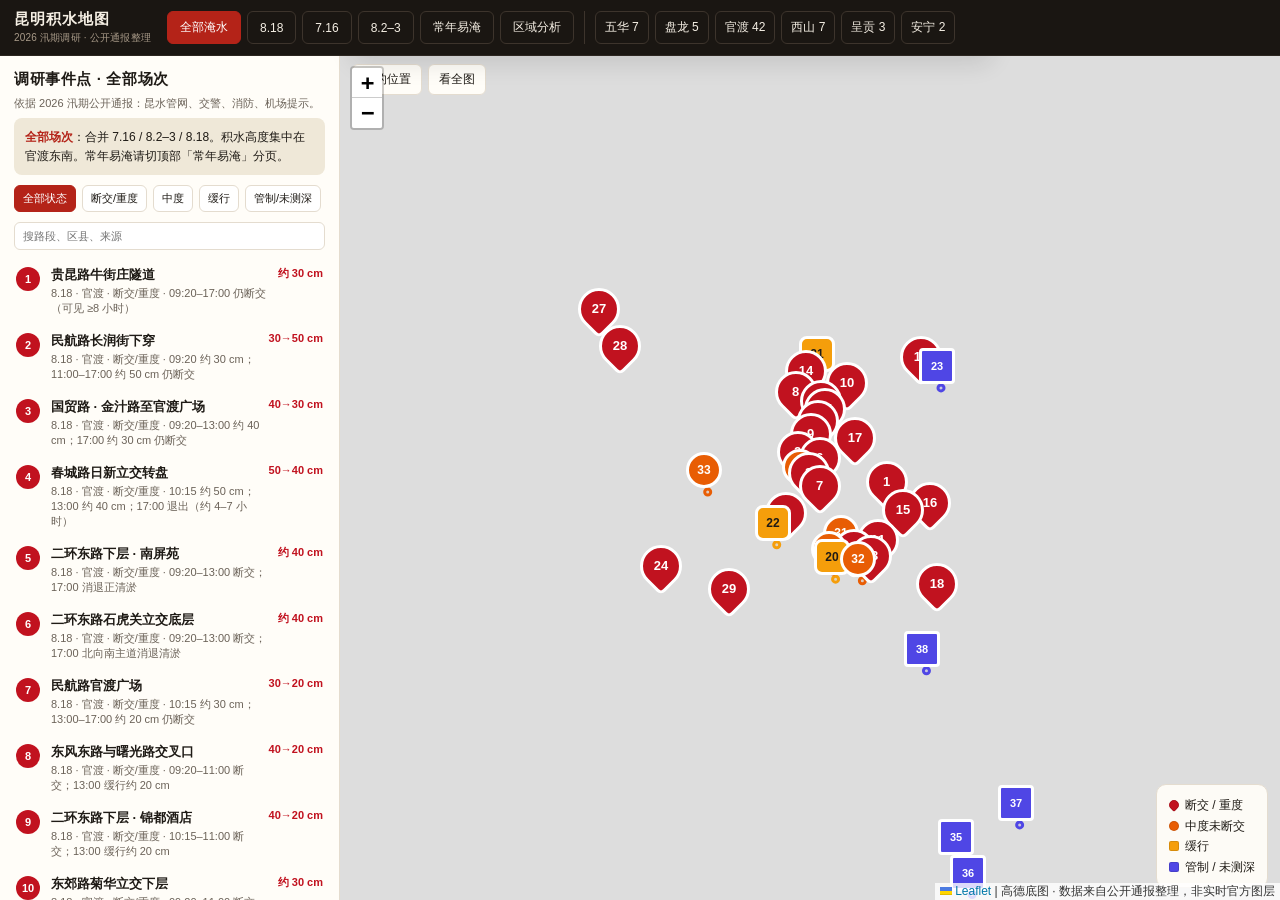
==== kunming-flood-map/html/index.html @ 850bfbe9 "Align district counts with event+hist totals and hide empty districts. Co-authored-by: Cursor <curso" ====
<!DOCTYPE html>
<html lang="zh-CN">
<head>
  <meta charset="UTF-8" />
  <meta name="viewport" content="width=device-width, initial-scale=1, viewport-fit=cover" />
  <title>昆明积水地图 · 2026 汛期调研</title>
  <link rel="stylesheet" href="vendor/leaflet.css" />
  <link rel="stylesheet" href="css/app.css" />
</head>
<body>
  <nav class="topnav" aria-label="主导航">
    <div class="brand">
      昆明积水地图
      <span>2026 汛期调研 · 公开通报整理</span>
    </div>
    <div class="tabs">
      <button type="button" class="on" data-view="all">全部淹水</button>
      <button type="button" data-view="0818">8.18</button>
      <button type="button" data-view="0716">7.16</button>
      <button type="button" data-view="0802">8.2–3</button>
      <button type="button" class="hist" data-view="hist">常年易淹</button>
      <button type="button" class="report" data-view="report">区域分析</button>
      <span class="nav-sep" aria-hidden="true"></span>
      <span id="district-tabs" class="district-tabs"></span>
    </div>
  </nav>

  <div class="shell">
    <div class="app" id="view-map">
      <div class="boards" id="boards">
        <button type="button" class="sheet-toggle" id="sheet-toggle" aria-expanded="false">
          <span class="sheet-grip" aria-hidden="true"></span>
          <span id="sheet-label">点位列表</span>
        </button>
        <aside class="col today show" id="panel-evt">
          <header>
            <h1 id="evt-title">调研事件点</h1>
            <p id="evt-sub">依据 2026 汛期公开通报：昆水管网、交警、消防、机场提示。</p>
          </header>
          <div class="period-banner" id="period-banner"></div>
          <div class="bar" id="kind-bar">
            <button class="on" data-kind="all">全部状态</button>
            <button data-kind="closed">断交/重度</button>
            <button data-kind="mid">中度</button>
            <button data-kind="slow">缓行</button>
            <button data-kind="ctrl">管制/未测深</button>
          </div>
          <input class="search" id="q-evt" type="search" placeholder="搜路段、区县、来源" />
          <div class="list" id="list-evt"></div>
        </aside>
        <aside class="col hist" id="panel-hist">
          <header>
            <h1>常年易淹区</h1>
            <p>历史高频点：下穿、低洼主干道、河道老社区、城郊结合部。不代表此刻仍淹。</p>
          </header>
          <div class="period-banner hist-banner">
            <strong>常年图层</strong>：含历史高频点。青绿圆 = 用户反馈易淹（已交叉核实）。本次未淹地点不入库。
          </div>
          <div class="bar">
            <button class="on" data-hist="all">全部</button>
            <button data-hist="tunnel">下穿立交</button>
            <button data-hist="road">低洼路</button>
            <button data-hist="river">河道老区</button>
            <button data-hist="new">城郊新区</button>
            <button data-hist="ugc">用户补点</button>
          </div>
          <input class="search" id="q-hist" type="search" placeholder="搜历史片区" />
          <div class="list" id="list-hist"></div>
        </aside>
      </div>
      <div id="map"></div>
    </div>

    <div class="report hidden" id="view-report">
      <div class="report-inner">
        <h1>昆明积水 · 区域分析</h1>
        <p class="lead" id="report-district-lead">
          分区按昆明市县级行政区；只展示本库有积水点的区县。经开/高新不是县级区。结论服务避险绕行，不是排水工程评估。
        </p>
        <div class="chips">
          <span class="chip hot">官渡事件点最多（含机场走廊）</span>
          <span class="chip">导航可按区打开分图</span>
          <span class="chip blue">含用户补点：西翼 / 永昌 / 龙泉路 / 万象城</span>
        </div>

        <div class="stats">
          <div class="stat"><b>官渡</b><span>事件密度第一区</span></div>
          <div class="stat"><b>4</b><span>核心热点走廊</span></div>
          <div class="stat"><b>≥8h</b><span>最长可见断交（牛街庄/国贸/长润）</span></div>
          <div class="stat"><b>分区</b><span>顶栏末尾按区查看</span></div>
        </div>

        <div class="callout">
          <strong>一句话结论</strong>
          公开积水仍高度集中在官渡东/南走廊；西翼海源–滇缅与北城龙泉路、永昌/云纺、环城南路万象城一带依赖用户补点与历史报道交叉。呈贡多为管制型。
        </div>

        <h2>区县分布</h2>
        <p class="muted" id="report-district-caption">只列出本库有点的区县。条形图数字与顶栏一致：调研事件 + 常年/用户图层。不含 7.16 未点名轻度 13 处。经开/高新不是县级区，已并入官渡/五华。</p>
        <div class="bars" id="district-bars"></div>

        <h3>形态类型粗分</h3>
        <div class="bars" id="morph-bars"></div>
        <p class="muted">按事件点现库实算。下穿/立交与主干道低洼合计占绝大多数；交通影响主要来自「桥下连续带」。</p>

        <table class="data">
          <thead>
            <tr><th>代码</th><th>区县</th><th>乡镇街道</th><th>数量</th><th>说明</th></tr>
          </thead>
          <tbody id="district-table-body"></tbody>
        </table>

        <h2>六大热点走廊</h2>
        <p class="muted">按「同场连片 + 跨场复发 + 断交时长」排序，不是单纯点数。</p>

        <div class="corridor">
          <div class="head"><h3>1. 东二环下层走廊</h3><span class="tag">极高</span></div>
          <p class="scope">二环东路 · 石虎关—南屏苑—锦都—昙华寺</p>
          <p class="meta-line">官渡 · 7.16 重度 + 8.18 多点断交 · 水深 30–50+ cm</p>
          <p>桥下连续低洼带；一场雨可连片断交，清退常拖到午后甚至傍晚清淤。</p>
          <button type="button" class="jump-map" data-jump="0818">在地图看 8.18 该片 →</button>
        </div>
        <div class="corridor">
          <div class="head"><h3>2. 关上—官渡广场轴</h3><span class="tag">极高</span></div>
          <p class="scope">国贸路 · 金汁路至官渡广场 · 民航路长润街下穿</p>
          <p class="meta-line">官渡 · 国贸路双场次；长润街 8.18 加深 · 30→50 cm</p>
          <p>低洼主干道 + 下穿叠加；国贸路 7.16 中度、8.18 断交≥8h，属「反复发作」点。</p>
          <button type="button" class="jump-map" data-jump="0818">在地图看该轴 →</button>
        </div>
        <div class="corridor">
          <div class="head"><h3>3. 贵昆路—牛街庄—经开涵洞带</h3><span class="tag">高</span></div>
          <p class="scope">牛街庄隧道 · 金马村涵洞 · 河岸村 · 经东路</p>
          <p class="meta-line">官渡（含经开功能区） · 8.18 · 30–40 cm（牛街庄历史可更深）</p>
          <p>铁路/道路下穿集群；牛街庄断交可见≥8h，东向出城与机场衔接受阻。</p>
          <button type="button" class="jump-map" data-jump="0818">在地图看涵洞带 →</button>
        </div>
        <div class="corridor">
          <div class="head"><h3>4. 广福—前卫—昌宏南片</h3><span class="tag">高</span></div>
          <p class="scope">前卫西路×广福 · 希望路×广福 · 彩云北×昌宏/雨龙</p>
          <p class="meta-line">官渡/西山交界 · 广福路南片 · 7.16 重度/中度为主 · 前卫 &gt;50→25 cm</p>
          <p>短时强降雨雨心偏南时先淹；前卫雨量站 3h 80.9 mm 与重度点对应。</p>
          <button type="button" class="jump-map" data-jump="0716">在地图看 7.16 南片 →</button>
        </div>
        <div class="corridor">
          <div class="head"><h3>5. 海源—滇缅西部轴</h3><span class="tag mid">中高</span></div>
          <p class="scope">海源中路 · 滇缅大道至黄土坡立交</p>
          <p class="meta-line">五华 / 西山交界 · 仅 7.16 出现在本样本 · &gt;50 cm</p>
          <p>雨带偏西时的「另一条脊」；本样本未与 8.18 叠加，但不能当安全区。</p>
          <button type="button" class="jump-map" data-jump="0716">在地图看西翼 →</button>
        </div>
        <div class="corridor">
          <div class="head"><h3>6. 呈贡环湖 / 下穿</h3><span class="tag low">中（数据不全）</span></div>
          <p class="scope">金桂街 · 兴呈路小古城 · 昆玉路下穿</p>
          <p class="meta-line">呈贡 · 8.2–3 · 官方未公开水深</p>
          <p>新区主干道 + 下穿管制型；水深缺公开数据，地图上易被低估。</p>
          <button type="button" class="jump-map" data-jump="0802">在地图看呈贡 →</button>
        </div>

        <h2>复发与差异：雨心在哪，淹哪</h2>
        <div class="two-col">
          <div>
            <h3>跨场次重叠</h3>
            <ul>
              <li><strong>国贸路—官渡广场</strong>：7.16 中度 → 8.18 断交≥8h，阈值不高。</li>
              <li><strong>二环东路下层</strong>：两场都成串，走廊级而非单点。</li>
              <li><strong>雨龙 / 昌宏 / 彩云北</strong>：7.16 中度 + 8.18 短时断交。</li>
            </ul>
          </div>
          <div>
            <h3>场次差异</h3>
            <ul>
              <li><strong>7.16</strong>：前卫西路重度 + 海源/滇缅西翼；雨心偏南与西。</li>
              <li><strong>8.2–3</strong>：呈贡与矣六/小板桥；水深公开缺失。</li>
              <li><strong>8.18</strong>：金马凉亭 24h 158.1 mm；长润街白天仍加深。</li>
            </ul>
          </div>
        </div>

        <h2>常年易淹 vs 交警名单</h2>
        <div class="callout info">
          <strong>名单漏掉的「住区风险」</strong>
          交警/管网公开点以道路通行为主。盘龙江、金汁河沿岸老社区与西山永昌，在蓝色常年易淹层权重高，但在 8.18 断交名单里几乎不出现——回家/小区进水场景要单独看蓝层。
        </div>
        <table class="data">
          <thead>
            <tr><th>图层</th><th>主要覆盖</th><th>适合回答</th><th>盲区</th></tr>
          </thead>
          <tbody>
            <tr><td>调研事件点（红）</td><td>主干道、下穿、立交、管制</td><td>今天能不能开车过</td><td>小区内部、未点名轻度、呈贡水深</td></tr>
            <tr><td>常年易淹（蓝）</td><td>下穿 + 低洼路 + 河道老区 + 城郊</td><td>这片一贯会不会淹</td><td>雨心偏移时的「新点」</td></tr>
          </tbody>
        </table>

        <h2>对避险的含义</h2>
        <ul>
          <li>暴雨预报落地东/南时，优先绕开东二环下层、国贸路—长润街、牛街庄—贵昆涵洞。</li>
          <li>下穿易「持续恶化」：长润街上午 30 cm、午后 50 cm 仍断交，不宜过早涉水。</li>
          <li>前卫西路有 7.16 官方重度记录，不能因 8.18 未列就忽略。</li>
          <li>雨带偏西/偏南时提高海源—滇缅、呈贡下穿权重。</li>
        </ul>
        <p class="muted">
          数据边界：坐标为路口近似；部分呈贡清退时刻缺失；轻度 13 处未点名；历史最深（牛街庄 2m+、永昌 1.1m）来自历年报道。区域分析按 14 个县级行政区；经开不是县级区。
        </p>
        <p class="back-row">
          <button type="button" class="jump-map" data-jump="all">回到全部淹水地图 →</button>
        </p>
      </div>
    </div>
  </div>

  <div class="place-search" id="place-search">
    <form class="place-search-form" id="place-search-form" autocomplete="off">
      <input id="place-q" type="search" placeholder="搜小区 / 路段是否靠近淹水区，如：华润润府、金泰国际…" enterkeyhint="search" />
      <button type="submit" id="place-go">查淹水</button>
    </form>
    <div class="place-suggest hidden" id="place-suggest" role="listbox"></div>
    <div class="place-result hidden" id="place-result"></div>
  </div>
  <div class="map-tools" id="map-tools">
    <button type="button" id="btn-locate">我的位置</button>
    <button type="button" id="btn-fit">看全图</button>
  </div>
  <div class="legend" id="legend">
    <div id="legend-evt">
      <div><span class="swatch drop s-closed"></span>断交 / 重度</div>
      <div><span class="swatch s-mid"></span>中度未断交</div>
      <div><span class="swatch sq s-slow"></span>缓行</div>
      <div><span class="swatch sq s-ctrl"></span>管制 / 未测深</div>
    </div>
    <div id="legend-hist" class="hidden">
      <div><span class="swatch diamond s-hist"></span>常年易淹</div>
      <div><span class="swatch s-ugc"></span>用户补点·易淹</div>
      <div>蓝虚线圈 · 大致影响范围</div>
    </div>
  </div>

  <script src="vendor/leaflet.js"></script>
  <script src="js/data.js"></script>
  <script src="js/app.js"></script>
</body>
</html>
---- kunming-flood-map/html/vendor/leaflet.css ----
/* required styles */

.leaflet-pane,
.leaflet-tile,
.leaflet-marker-icon,
.leaflet-marker-shadow,
.leaflet-tile-container,
.leaflet-pane > svg,
.leaflet-pane > canvas,
.leaflet-zoom-box,
.leaflet-image-layer,
.leaflet-layer {
	position: absolute;
	left: 0;
	top: 0;
	}
.leaflet-container {
	overflow: hidden;
	}
.leaflet-tile,
.leaflet-marker-icon,
.leaflet-marker-shadow {
	-webkit-user-select: none;
	   -moz-user-select: none;
	        user-select: none;
	  -webkit-user-drag: none;
	}
/* Prevents IE11 from highlighting tiles in blue */
.leaflet-tile::selection {
	background: transparent;
}
/* Safari renders non-retina tile on retina better with this, but Chrome is worse */
.leaflet-safari .leaflet-tile {
	image-rendering: -webkit-optimize-contrast;
	}
/* hack that prevents hw layers "stretching" when loading new tiles */
.leaflet-safari .leaflet-tile-container {
	width: 1600px;
	height: 1600px;
	-webkit-transform-origin: 0 0;
	}
.leaflet-marker-icon,
.leaflet-marker-shadow {
	display: block;
	}
/* .leaflet-container svg: reset svg max-width decleration shipped in Joomla! (joomla.org) 3.x */
/* .leaflet-container img: map is broken in FF if you have max-width: 100% on tiles */
.leaflet-container .leaflet-overlay-pane svg {
	max-width: none !important;
	max-height: none !important;
	}
.leaflet-container .leaflet-marker-pane img,
.leaflet-container .leaflet-shadow-pane img,
.leaflet-container .leaflet-tile-pane img,
.leaflet-container img.leaflet-image-layer,
.leaflet-container .leaflet-tile {
	max-width: none !important;
	max-height: none !important;
	width: auto;
	padding: 0;
	}

.leaflet-container img.leaflet-tile {
	/* See: https://bugs.chromium.org/p/chromium/issues/detail?id=600120 */
	mix-blend-mode: plus-lighter;
}

.leaflet-container.leaflet-touch-zoom {
	-ms-touch-action: pan-x pan-y;
	touch-action: pan-x pan-y;
	}
.leaflet-container.leaflet-touch-drag {
	-ms-touch-action: pinch-zoom;
	/* Fallback for FF which doesn't support pinch-zoom */
	touch-action: none;
	touch-action: pinch-zoom;
}
.leaflet-container.leaflet-touch-drag.leaflet-touch-zoom {
	-ms-touch-action: none;
	touch-action: none;
}
.leaflet-container {
	-webkit-tap-highlight-color: transparent;
}
.leaflet-container a {
	-webkit-tap-highlight-color: rgba(51, 181, 229, 0.4);
}
.leaflet-tile {
	filter: inherit;
	visibility: hidden;
	}
.leaflet-tile-loaded {
	visibility: inherit;
	}
.leaflet-zoom-box {
	width: 0;
	height: 0;
	-moz-box-sizing: border-box;
	     box-sizing: border-box;
	z-index: 800;
	}
/* workaround for https://bugzilla.mozilla.org/show_bug.cgi?id=888319 */
.leaflet-overlay-pane svg {
	-moz-user-select: none;
	}

.leaflet-pane         { z-index: 400; }

.leaflet-tile-pane    { z-index: 200; }
.leaflet-overlay-pane { z-index: 400; }
.leaflet-shadow-pane  { z-index: 500; }
.leaflet-marker-pane  { z-index: 600; }
.leaflet-tooltip-pane   { z-index: 650; }
.leaflet-popup-pane   { z-index: 700; }

.leaflet-map-pane canvas { z-index: 100; }
.leaflet-map-pane svg    { z-index: 200; }

.leaflet-vml-shape {
	width: 1px;
	height: 1px;
	}
.lvml {
	behavior: url(#default#VML);
	display: inline-block;
	position: absolute;
	}


/* control positioning */

.leaflet-control {
	position: relative;
	z-index: 800;
	pointer-events: visiblePainted; /* IE 9-10 doesn't have auto */
	pointer-events: auto;
	}
.leaflet-top,
.leaflet-bottom {
	position: absolute;
	z-index: 1000;
	pointer-events: none;
	}
.leaflet-top {
	top: 0;
	}
.leaflet-right {
	right: 0;
	}
.leaflet-bottom {
	bottom: 0;
	}
.leaflet-left {
	left: 0;
	}
.leaflet-control {
	float: left;
	clear: both;
	}
.leaflet-right .leaflet-control {
	float: right;
	}
.leaflet-top .leaflet-control {
	margin-top: 10px;
	}
.leaflet-bottom .leaflet-control {
	margin-bottom: 10px;
	}
.leaflet-left .leaflet-control {
	margin-left: 10px;
	}
.leaflet-right .leaflet-control {
	margin-right: 10px;
	}


/* zoom and fade animations */

.leaflet-fade-anim .leaflet-popup {
	opacity: 0;
	-webkit-transition: opacity 0.2s linear;
	   -moz-transition: opacity 0.2s linear;
	        transition: opacity 0.2s linear;
	}
.leaflet-fade-anim .leaflet-map-pane .leaflet-popup {
	opacity: 1;
	}
.leaflet-zoom-animated {
	-webkit-transform-origin: 0 0;
	    -ms-transform-origin: 0 0;
	        transform-origin: 0 0;
	}
svg.leaflet-zoom-animated {
	will-change: transform;
}

.leaflet-zoom-anim .leaflet-zoom-animated {
	-webkit-transition: -webkit-transform 0.25s cubic-bezier(0,0,0.25,1);
	   -moz-transition:    -moz-transform 0.25s cubic-bezier(0,0,0.25,1);
	        transition:         transform 0.25s cubic-bezier(0,0,0.25,1);
	}
.leaflet-zoom-anim .leaflet-tile,
.leaflet-pan-anim .leaflet-tile {
	-webkit-transition: none;
	   -moz-transition: none;
	        transition: none;
	}

.leaflet-zoom-anim .leaflet-zoom-hide {
	visibility: hidden;
	}


/* cursors */

.leaflet-interactive {
	cursor: pointer;
	}
.leaflet-grab {
	cursor: -webkit-grab;
	cursor:    -moz-grab;
	cursor:         grab;
	}
.leaflet-crosshair,
.leaflet-crosshair .leaflet-interactive {
	cursor: crosshair;
	}
.leaflet-popup-pane,
.leaflet-control {
	cursor: auto;
	}
.leaflet-dragging .leaflet-grab,
.leaflet-dragging .leaflet-grab .leaflet-interactive,
.leaflet-dragging .leaflet-marker-draggable {
	cursor: move;
	cursor: -webkit-grabbing;
	cursor:    -moz-grabbing;
	cursor:         grabbing;
	}

/* marker & overlays interactivity */
.leaflet-marker-icon,
.leaflet-marker-shadow,
.leaflet-image-layer,
.leaflet-pane > svg path,
.leaflet-tile-container {
	pointer-events: none;
	}

.leaflet-marker-icon.leaflet-interactive,
.leaflet-image-layer.leaflet-interactive,
.leaflet-pane > svg path.leaflet-interactive,
svg.leaflet-image-layer.leaflet-interactive path {
	pointer-events: visiblePainted; /* IE 9-10 doesn't have auto */
	pointer-events: auto;
	}

/* visual tweaks */

.leaflet-container {
	background: #ddd;
	outline-offset: 1px;
	}
.leaflet-container a {
	color: #0078A8;
	}
.leaflet-zoom-box {
	border: 2px dotted #38f;
	background: rgba(255,255,255,0.5);
	}


/* general typography */
.leaflet-container {
	font-family: "Helvetica Neue", Arial, Helvetica, sans-serif;
	font-size: 12px;
	font-size: 0.75rem;
	line-height: 1.5;
	}


/* general toolbar styles */

.leaflet-bar {
	box-shadow: 0 1px 5px rgba(0,0,0,0.65);
	border-radius: 4px;
	}
.leaflet-bar a {
	background-color: #fff;
	border-bottom: 1px solid #ccc;
	width: 26px;
	height: 26px;
	line-height: 26px;
	display: block;
	text-align: center;
	text-decoration: none;
	color: black;
	}
.leaflet-bar a,
.leaflet-control-layers-toggle {
	background-position: 50% 50%;
	background-repeat: no-repeat;
	display: block;
	}
.leaflet-bar a:hover,
.leaflet-bar a:focus {
	background-color: #f4f4f4;
	}
.leaflet-bar a:first-child {
	border-top-left-radius: 4px;
	border-top-right-radius: 4px;
	}
.leaflet-bar a:last-child {
	border-bottom-left-radius: 4px;
	border-bottom-right-radius: 4px;
	border-bottom: none;
	}
.leaflet-bar a.leaflet-disabled {
	cursor: default;
	background-color: #f4f4f4;
	color: #bbb;
	}

.leaflet-touch .leaflet-bar a {
	width: 30px;
	height: 30px;
	line-height: 30px;
	}
.leaflet-touch .leaflet-bar a:first-child {
	border-top-left-radius: 2px;
	border-top-right-radius: 2px;
	}
.leaflet-touch .leaflet-bar a:last-child {
	border-bottom-left-radius: 2px;
	border-bottom-right-radius: 2px;
	}

/* zoom control */

.leaflet-control-zoom-in,
.leaflet-control-zoom-out {
	font: bold 18px 'Lucida Console', Monaco, monospace;
	text-indent: 1px;
	}

.leaflet-touch .leaflet-control-zoom-in, .leaflet-touch .leaflet-control-zoom-out  {
	font-size: 22px;
	}


/* layers control */

.leaflet-control-layers {
	box-shadow: 0 1px 5px rgba(0,0,0,0.4);
	background: #fff;
	border-radius: 5px;
	}
.leaflet-control-layers-toggle {
	background-image: url(images/layers.png);
	width: 36px;
	height: 36px;
	}
.leaflet-retina .leaflet-control-layers-toggle {
	background-image: url(images/layers-2x.png);
	background-size: 26px 26px;
	}
.leaflet-touch .leaflet-control-layers-toggle {
	width: 44px;
	height: 44px;
	}
.leaflet-control-layers .leaflet-control-layers-list,
.leaflet-control-layers-expanded .leaflet-control-layers-toggle {
	display: none;
	}
.leaflet-control-layers-expanded .leaflet-control-layers-list {
	display: block;
	position: relative;
	}
.leaflet-control-layers-expanded {
	padding: 6px 10px 6px 6px;
	color: #333;
	background: #fff;
	}
.leaflet-control-layers-scrollbar {
	overflow-y: scroll;
	overflow-x: hidden;
	padding-right: 5px;
	}
.leaflet-control-layers-selector {
	margin-top: 2px;
	position: relative;
	top: 1px;
	}
.leaflet-control-layers label {
	display: block;
	font-size: 13px;
	font-size: 1.08333em;
	}
.leaflet-control-layers-separator {
	height: 0;
	border-top: 1px solid #ddd;
	margin: 5px -10px 5px -6px;
	}

/* Default icon URLs */
.leaflet-default-icon-path { /* used only in path-guessing heuristic, see L.Icon.Default */
	background-image: url(images/marker-icon.png);
	}


/* attribution and scale controls */

.leaflet-container .leaflet-control-attribution {
	background: #fff;
	background: rgba(255, 255, 255, 0.8);
	margin: 0;
	}
.leaflet-control-attribution,
.leaflet-control-scale-line {
	padding: 0 5px;
	color: #333;
	line-height: 1.4;
	}
.leaflet-control-attribution a {
	text-decoration: none;
	}
.leaflet-control-attribution a:hover,
.leaflet-control-attribution a:focus {
	text-decoration: underline;
	}
.leaflet-attribution-flag {
	display: inline !important;
	vertical-align: baseline !important;
	width: 1em;
	height: 0.6669em;
	}
.leaflet-left .leaflet-control-scale {
	margin-left: 5px;
	}
.leaflet-bottom .leaflet-control-scale {
	margin-bottom: 5px;
	}
.leaflet-control-scale-line {
	border: 2px solid #777;
	border-top: none;
	line-height: 1.1;
	padding: 2px 5px 1px;
	white-space: nowrap;
	-moz-box-sizing: border-box;
	     box-sizing: border-box;
	background: rgba(255, 255, 255, 0.8);
	text-shadow: 1px 1px #fff;
	}
.leaflet-control-scale-line:not(:first-child) {
	border-top: 2px solid #777;
	border-bottom: none;
	margin-top: -2px;
	}
.leaflet-control-scale-line:not(:first-child):not(:last-child) {
	border-bottom: 2px solid #777;
	}

.leaflet-touch .leaflet-control-attribution,
.leaflet-touch .leaflet-control-layers,
.leaflet-touch .leaflet-bar {
	box-shadow: none;
	}
.leaflet-touch .leaflet-control-layers,
.leaflet-touch .leaflet-bar {
	border: 2px solid rgba(0,0,0,0.2);
	background-clip: padding-box;
	}


/* popup */

.leaflet-popup {
	position: absolute;
	text-align: center;
	margin-bottom: 20px;
	}
.leaflet-popup-content-wrapper {
	padding: 1px;
	text-align: left;
	border-radius: 12px;
	}
.leaflet-popup-content {
	margin: 13px 24px 13px 20px;
	line-height: 1.3;
	font-size: 13px;
	font-size: 1.08333em;
	min-height: 1px;
	}
.leaflet-popup-content p {
	margin: 17px 0;
	margin: 1.3em 0;
	}
.leaflet-popup-tip-container {
	width: 40px;
	height: 20px;
	position: absolute;
	left: 50%;
	margin-top: -1px;
	margin-left: -20px;
	overflow: hidden;
	pointer-events: none;
	}
.leaflet-popup-tip {
	width: 17px;
	height: 17px;
	padding: 1px;

	margin: -10px auto 0;
	pointer-events: auto;

	-webkit-transform: rotate(45deg);
	   -moz-transform: rotate(45deg);
	    -ms-transform: rotate(45deg);
	        transform: rotate(45deg);
	}
.leaflet-popup-content-wrapper,
.leaflet-popup-tip {
	background: white;
	color: #333;
	box-shadow: 0 3px 14px rgba(0,0,0,0.4);
	}
.leaflet-container a.leaflet-popup-close-button {
	position: absolute;
	top: 0;
	right: 0;
	border: none;
	text-align: center;
	width: 24px;
	height: 24px;
	font: 16px/24px Tahoma, Verdana, sans-serif;
	color: #757575;
	text-decoration: none;
	background: transparent;
	}
.leaflet-container a.leaflet-popup-close-button:hover,
.leaflet-container a.leaflet-popup-close-button:focus {
	color: #585858;
	}
.leaflet-popup-scrolled {
	overflow: auto;
	}

.leaflet-oldie .leaflet-popup-content-wrapper {
	-ms-zoom: 1;
	}
.leaflet-oldie .leaflet-popup-tip {
	width: 24px;
	margin: 0 auto;

	-ms-filter: "progid:DXImageTransform.Microsoft.Matrix(M11=0.70710678, M12=0.70710678, M21=-0.70710678, M22=0.70710678)";
	filter: progid:DXImageTransform.Microsoft.Matrix(M11=0.70710678, M12=0.70710678, M21=-0.70710678, M22=0.70710678);
	}

.leaflet-oldie .leaflet-control-zoom,
.leaflet-oldie .leaflet-control-layers,
.leaflet-oldie .leaflet-popup-content-wrapper,
.leaflet-oldie .leaflet-popup-tip {
	border: 1px solid #999;
	}


/* div icon */

.leaflet-div-icon {
	background: #fff;
	border: 1px solid #666;
	}


/* Tooltip */
/* Base styles for the element that has a tooltip */
.leaflet-tooltip {
	position: absolute;
	padding: 6px;
	background-color: #fff;
	border: 1px solid #fff;
	border-radius: 3px;
	color: #222;
	white-space: nowrap;
	-webkit-user-select: none;
	-moz-user-select: none;
	-ms-user-select: none;
	user-select: none;
	pointer-events: none;
	box-shadow: 0 1px 3px rgba(0,0,0,0.4);
	}
.leaflet-tooltip.leaflet-interactive {
	cursor: pointer;
	pointer-events: auto;
	}
.leaflet-tooltip-top:before,
.leaflet-tooltip-bottom:before,
.leaflet-tooltip-left:before,
.leaflet-tooltip-right:before {
	position: absolute;
	pointer-events: none;
	border: 6px solid transparent;
	background: transparent;
	content: "";
	}

/* Directions */

.leaflet-tooltip-bottom {
	margin-top: 6px;
}
.leaflet-tooltip-top {
	margin-top: -6px;
}
.leaflet-tooltip-bottom:before,
.leaflet-tooltip-top:before {
	left: 50%;
	margin-left: -6px;
	}
.leaflet-tooltip-top:before {
	bottom: 0;
	margin-bottom: -12px;
	border-top-color: #fff;
	}
.leaflet-tooltip-bottom:before {
	top: 0;
	margin-top: -12px;
	margin-left: -6px;
	border-bottom-color: #fff;
	}
.leaflet-tooltip-left {
	margin-left: -6px;
}
.leaflet-tooltip-right {
	margin-left: 6px;
}
.leaflet-tooltip-left:before,
.leaflet-tooltip-right:before {
	top: 50%;
	margin-top: -6px;
	}
.leaflet-tooltip-left:before {
	right: 0;
	margin-right: -12px;
	border-left-color: #fff;
	}
.leaflet-tooltip-right:before {
	left: 0;
	margin-left: -12px;
	border-right-color: #fff;
	}

/* Printing */

@media print {
	/* Prevent printers from removing background-images of controls. */
	.leaflet-control {
		-webkit-print-color-adjust: exact;
		print-color-adjust: exact;
		}
	}
---- kunming-flood-map/html/css/app.css ----
:root {
  --ink: #1f1b16;
  --muted: #6b6258;
  --panel: #fffdf8;
  --panel-2: #f7f2e8;
  --line: #e4dccf;
  --today: #b42318;
  --hist: #1d4ed8;
  --sev-closed: #c1121f;
  --sev-mid: #e85d04;
  --sev-slow: #f59e0b;
  --sev-ctrl: #4f46e5;
  --sev-slow-ink: #1f1b16;
  --safe: #15803d;
  --ugc: #0f766e;
  --nav: #1a1612;
  --nav-fg: #f5efe4;
  --nav-muted: #a89a88;
}
* { box-sizing: border-box; }
html, body { height: 100%; margin: 0; }
body {
  font-family: "Source Han Sans SC", "Noto Sans SC", "PingFang SC", "Microsoft YaHei", sans-serif;
  color: var(--ink);
  background: #f3efe6;
  display: flex;
  flex-direction: column;
  overflow: hidden;
}

.topnav {
  flex: 0 0 auto;
  display: flex;
  align-items: center;
  gap: 8px;
  flex-wrap: wrap;
  padding: 10px 14px;
  padding-top: max(10px, env(safe-area-inset-top));
  background: var(--nav);
  color: var(--nav-fg);
  border-bottom: 1px solid #2c2620;
  z-index: 1000;
}
.topnav .brand {
  font-size: 15px;
  font-weight: 750;
  letter-spacing: 0.06em;
  margin-right: 8px;
  white-space: nowrap;
}
.topnav .brand span {
  display: block;
  font-size: 10px;
  font-weight: 500;
  letter-spacing: 0.02em;
  color: var(--nav-muted);
  margin-top: 2px;
}
.topnav .tabs {
  display: flex;
  flex-wrap: wrap;
  gap: 6px;
  flex: 1;
}
.topnav button {
  border: 1px solid #3d342c;
  background: transparent;
  color: var(--nav-fg);
  border-radius: 6px;
  padding: 7px 12px;
  font-size: 12px;
  cursor: pointer;
}
.topnav button:hover { background: #2a241e; }
.topnav button.on {
  background: var(--today);
  border-color: var(--today);
  color: #fff;
}
.topnav button.hist.on,
.topnav button.report.on {
  background: #1d4ed8;
  border-color: #1d4ed8;
}
.topnav button.district.on {
  background: #0f766e;
  border-color: #0f766e;
}
.topnav .district-tabs { display: contents; }
.topnav button.district { padding: 7px 9px; }
.topnav .nav-sep {
  width: 1px;
  align-self: stretch;
  background: #3d342c;
  margin: 0 4px;
  flex: 0 0 1px;
}
.bar-row.zero { opacity: 0.55; }
table.data tr.zero td { color: #6b6258; background: #faf7f0; }

.shell { flex: 1; min-height: 0; position: relative; }

.app {
  display: grid;
  grid-template-columns: 340px 1fr;
  height: 100%;
}
.app.hidden, .report.hidden, .hidden { display: none !important; }

.boards {
  min-height: 0;
  border-right: 1px solid var(--line);
  display: flex;
  flex-direction: column;
  overflow: hidden;
}
.col {
  display: none;
  flex-direction: column;
  min-height: 0;
  flex: 1;
  background: var(--panel);
}
.col.show { display: flex; }
.col.hist { background: var(--panel-2); }
.col header { padding: 14px 14px 6px; }
.col header h1 {
  margin: 0 0 6px;
  font-size: 15px;
  letter-spacing: 0.04em;
}
.col header p, .note {
  margin: 0;
  font-size: 11px;
  line-height: 1.55;
  color: var(--muted);
}
.period-banner {
  margin: 0 14px 10px;
  padding: 10px 11px;
  background: #efe8d8;
  border-radius: 8px;
  font-size: 12px;
  line-height: 1.55;
  color: var(--ink);
}
.period-banner strong { color: var(--today); }
.period-banner.hist-banner { background: #e8eefc; }
.period-banner.hist-banner strong { color: var(--hist); }
.note { padding: 0 14px 10px; }
.bar {
  display: flex;
  flex-wrap: wrap;
  gap: 6px;
  padding: 0 14px 10px;
}
.bar button, .search {
  border: 1px solid var(--line);
  background: #fff;
  color: var(--ink);
  border-radius: 6px;
  font-size: 11px;
}
.bar button {
  padding: 5px 8px;
  cursor: pointer;
}
.bar button.on { background: var(--today); color: #fff; border-color: var(--today); }
.col.hist .bar button.on { background: var(--hist); border-color: var(--hist); }
.search {
  margin: 0 14px 8px;
  width: calc(100% - 28px);
  padding: 7px 8px;
}
.list { flex: 1; overflow: auto; padding: 0 8px 16px; }
.item {
  display: grid;
  grid-template-columns: 28px 1fr auto;
  gap: 7px;
  padding: 8px;
  border-radius: 8px;
  cursor: pointer;
  align-items: start;
  width: 100%;
  text-align: left;
  font: inherit;
  color: inherit;
  background: none;
  border: 0;
}
.item:hover, .item.on { background: #efe8d8; }
.item:focus-visible { outline: 2px solid var(--hist); outline-offset: -2px; }
.badge {
  width: 24px;
  height: 24px;
  border-radius: 50%;
  display: grid;
  place-items: center;
  font-size: 11px;
  font-weight: 800;
  color: #fff;
  background: var(--sev-closed);
  margin-top: 1px;
}
.badge.mid { background: var(--sev-mid); }
.badge.slow { background: var(--sev-slow); color: var(--sev-slow-ink); }
.badge.ctrl { background: var(--sev-ctrl); }
.badge.sq {
  border-radius: 3px;
  transform: rotate(45deg);
  background: var(--hist);
}
.badge.sq span { transform: rotate(-45deg); display: block; }
.item h3 { margin: 0; font-size: 13px; font-weight: 700; }
.item p { margin: 2px 0 0; font-size: 11px; color: var(--muted); }
.meta { font-size: 11px; font-weight: 700; color: var(--sev-closed); white-space: nowrap; }
.meta.mid { color: var(--sev-mid); }
.meta.slow { color: #b45309; }
.meta.ctrl { color: var(--sev-ctrl); }
.col.hist .meta { color: var(--hist); }
.sheet-toggle { display: none; }
#map { height: 100%; min-height: 0; }
.map-tools {
  position: absolute;
  z-index: 500;
  left: calc(340px + 12px);
  top: 64px;
  display: flex;
  gap: 6px;
  flex-wrap: wrap;
}
.map-tools.hidden { display: none; }
.map-tools button {
  background: #fffdf8;
  color: var(--ink);
  border: 1px solid var(--line);
  border-radius: 6px;
  padding: 6px 10px;
  font-size: 12px;
  cursor: pointer;
}
.place-search {
  position: absolute;
  z-index: 560;
  left: calc(340px + 12px);
  right: 12px;
  top: 12px;
  max-width: 640px;
}
.place-search.hidden { display: none; }
.place-search-form {
  display: flex;
  gap: 0;
  background: #fffdf8;
  border: 1px solid var(--line);
  border-radius: 12px;
  box-shadow: 0 8px 24px rgba(28, 25, 23, 0.12);
  overflow: hidden;
}
.place-search-form input {
  flex: 1;
  min-width: 0;
  border: 0;
  background: transparent;
  padding: 12px 16px;
  font: inherit;
  font-size: 15px;
  color: var(--ink);
  outline: none;
}
.place-search-form button {
  border: 0;
  border-left: 1px solid var(--line);
  background: #1c1917;
  color: #fffdf8;
  padding: 0 18px;
  font: inherit;
  font-size: 14px;
  font-weight: 700;
  cursor: pointer;
  white-space: nowrap;
}
.place-search-form button:disabled {
  opacity: 0.55;
  cursor: wait;
}
.place-suggest {
  margin-top: 6px;
  background: #fffdf8;
  border: 1px solid var(--line);
  border-radius: 10px;
  box-shadow: 0 10px 28px rgba(28, 25, 23, 0.14);
  max-height: 280px;
  overflow: auto;
}
.place-suggest.hidden,
.place-result.hidden { display: none; }
.place-suggest button {
  display: block;
  width: 100%;
  text-align: left;
  border: 0;
  border-bottom: 1px solid #efe8dc;
  background: transparent;
  padding: 10px 14px;
  font: inherit;
  cursor: pointer;
}
.place-suggest button:last-child { border-bottom: 0; }
.place-suggest button:hover,
.place-suggest button:focus { background: #f3eee4; }
.place-suggest strong {
  display: block;
  font-size: 13px;
  color: var(--ink);
}
.place-suggest span {
  display: block;
  margin-top: 2px;
  font-size: 11px;
  color: var(--muted);
}
.place-result {
  margin-top: 6px;
  background: rgba(255, 253, 248, 0.96);
  border: 1px solid var(--line);
  border-radius: 10px;
  padding: 12px 14px;
  box-shadow: 0 10px 28px rgba(28, 25, 23, 0.12);
}
.place-result h3 {
  margin: 0 0 6px;
  font-size: 15px;
}
.place-result p {
  margin: 0 0 6px;
  font-size: 13px;
  line-height: 1.5;
  color: #3f3a34;
}
.place-result .verdict {
  display: inline-block;
  margin: 2px 0 8px;
  padding: 4px 10px;
  border-radius: 999px;
  font-size: 12px;
  font-weight: 800;
}
.place-result .verdict.hit {
  background: #fee2e2;
  color: #991b1b;
}
.place-result .verdict.near {
  background: #ffedd5;
  color: #9a3412;
}
.place-result .verdict.clear {
  background: #dcfce7;
  color: #166534;
}
.place-result .verdict.unknown {
  background: #e7e5e4;
  color: #44403c;
}
.place-result ul {
  margin: 6px 0 0;
  padding-left: 18px;
  font-size: 12px;
  color: #57534e;
}
.place-result .place-actions {
  margin-top: 8px;
  display: flex;
  gap: 8px;
  flex-wrap: wrap;
}
.place-result .place-actions button {
  border: 1px solid var(--line);
  background: #fff;
  border-radius: 6px;
  padding: 5px 10px;
  font: inherit;
  font-size: 12px;
  cursor: pointer;
}
.legend {
  position: absolute;
  z-index: 500;
  right: 12px;
  bottom: 12px;
  background: rgba(255,253,248,0.94);
  border: 1px solid var(--line);
  border-radius: 10px;
  padding: 10px 12px;
  font-size: 12px;
  line-height: 1.7;
  max-width: 220px;
}
.legend.hidden { display: none; }
.popup h3 { margin: 0 0 6px; font-size: 15px; }
.popup p { margin: 0 0 6px; font-size: 13px; }
.popup a { color: var(--today); }
.leaflet-popup-content-wrapper { border-radius: 8px; }
.pin-wrap { background: none !important; border: 0 !important; }
.pin {
  display: grid;
  place-items: center;
  font-weight: 800;
  color: #fff;
  border: 3px solid #fff;
}
.pin.closed {
  width: 42px; height: 42px;
  background: var(--sev-closed);
  border-radius: 50% 50% 50% 6px;
  transform: rotate(-45deg);
  font-size: 13px;
}
.pin.closed span { transform: rotate(45deg); display: block; }
.pin.mid {
  width: 36px; height: 36px;
  background: var(--sev-mid);
  border-radius: 50%;
  font-size: 12px;
}
.pin.slow {
  width: 36px; height: 36px;
  background: var(--sev-slow);
  color: var(--sev-slow-ink);
  border-radius: 8px;
  font-size: 12px;
}
.pin.ctrl {
  width: 36px; height: 36px;
  background: var(--sev-ctrl);
  border-radius: 4px;
  font-size: 11px;
}
.pin.hist {
  width: 34px; height: 34px;
  background: var(--hist);
  transform: rotate(45deg);
  font-size: 12px;
}
.pin.hist span { transform: rotate(-45deg); display: block; }
.pin.ugc {
  width: 34px; height: 34px;
  background: var(--ugc);
  border-radius: 50%;
  font-size: 11px;
}
.pin.safe {
  width: 34px; height: 34px;
  background: var(--safe);
  border-radius: 6px;
  font-size: 11px;
}
.pin.probe {
  width: 36px; height: 36px;
  background: #0f172a;
  border-radius: 50%;
  border: 2px solid #fff;
  box-shadow: 0 4px 12px rgba(0,0,0,.25);
  font-size: 11px;
}
.badge.ugc { background: var(--ugc); }
.badge.safe { background: var(--safe); }
.meta.ugc { color: var(--ugc); }
.meta.safe { color: var(--safe); }
.legend .swatch {
  display: inline-block;
  width: 10px;
  height: 10px;
  border-radius: 50%;
  margin-right: 6px;
  vertical-align: -1px;
  border: 1px solid rgba(0,0,0,0.12);
}
.legend .swatch.s-closed { background: #c1121f; }
.legend .swatch.s-mid { background: #e85d04; }
.legend .swatch.s-slow { background: #f59e0b; }
.legend .swatch.s-ctrl { background: #4f46e5; }
.legend .swatch.s-hist { background: #1d4ed8; }
.legend .swatch.s-ugc { background: #0f766e; }
.legend .swatch.drop {
  border-radius: 50% 50% 50% 2px;
  transform: rotate(-45deg);
}
.legend .swatch.sq { border-radius: 2px; }
.legend .swatch.diamond {
  border-radius: 2px;
  transform: rotate(45deg);
}

/* —— 区域报告 —— */
.report {
  height: 100%;
  overflow: auto;
  background:
    radial-gradient(ellipse 80% 50% at 10% 0%, #ebe4d6 0%, transparent 55%),
    linear-gradient(180deg, #f7f2e8 0%, #f3efe6 40%, #ebe6dc 100%);
}
.report-inner {
  max-width: 880px;
  margin: 0 auto;
  padding: 28px 22px 64px;
}
.report h1 {
  margin: 0 0 8px;
  font-size: 28px;
  letter-spacing: 0.04em;
  font-weight: 800;
}
.report .lead {
  margin: 0 0 18px;
  font-size: 14px;
  line-height: 1.65;
  color: var(--muted);
  max-width: 42em;
}
.report .chips {
  display: flex;
  flex-wrap: wrap;
  gap: 8px;
  margin-bottom: 22px;
}
.report .chip {
  font-size: 12px;
  padding: 5px 10px;
  border-radius: 6px;
  background: #fff;
  border: 1px solid var(--line);
  color: var(--ink);
}
.report .chip.hot { background: #b42318; color: #fff; border-color: #b42318; }
.report .chip.blue { background: #1d4ed8; color: #fff; border-color: #1d4ed8; }
.stats {
  display: grid;
  grid-template-columns: repeat(4, 1fr);
  gap: 10px;
  margin-bottom: 22px;
}
.stat {
  background: #fffdf8;
  border: 1px solid var(--line);
  border-radius: 10px;
  padding: 14px 12px;
}
.stat b {
  display: block;
  font-size: 22px;
  font-weight: 800;
  color: var(--today);
  margin-bottom: 4px;
}
.stat span { font-size: 12px; color: var(--muted); line-height: 1.4; }
.callout {
  background: #fff7ed;
  border: 1px solid #f0d9b8;
  border-left: 4px solid var(--today);
  border-radius: 8px;
  padding: 14px 16px;
  margin-bottom: 28px;
  font-size: 14px;
  line-height: 1.65;
}
.callout.info {
  background: #eff6ff;
  border-color: #bfdbfe;
  border-left-color: var(--hist);
}
.callout strong { display: block; margin-bottom: 6px; font-size: 13px; }
.report h2 {
  margin: 28px 0 10px;
  font-size: 18px;
  letter-spacing: 0.03em;
}
.report h3 {
  margin: 18px 0 8px;
  font-size: 15px;
}
.report p, .report li {
  font-size: 14px;
  line-height: 1.7;
  color: var(--ink);
}
.report ul { margin: 0 0 12px; padding-left: 1.2em; }
.report .muted { color: var(--muted); font-size: 12px; }
.bars {
  display: grid;
  gap: 8px;
  margin: 12px 0 20px;
}
.bar-row {
  display: grid;
  grid-template-columns: 7.5em 1fr 2.2em;
  gap: 10px;
  align-items: center;
  font-size: 13px;
}
.bar-row.wide {
  grid-template-columns: 11em 1fr 2.2em;
}
.bar-track {
  height: 10px;
  background: #e8e0d2;
  border-radius: 4px;
  overflow: hidden;
}
.bar-fill {
  height: 100%;
  width: var(--w, 0%);
  background: var(--today);
  border-radius: 4px;
}
.bar-fill.blue { background: var(--hist); }
.corridor {
  padding: 14px 0;
  border-bottom: 1px solid var(--line);
}
.corridor:last-child { border-bottom: 0; }
.corridor .head {
  display: flex;
  align-items: center;
  gap: 10px;
  flex-wrap: wrap;
  margin-bottom: 6px;
}
.corridor .head h3 { margin: 0; }
.tag {
  font-size: 11px;
  font-weight: 700;
  padding: 3px 8px;
  border-radius: 4px;
  background: #fee2e2;
  color: #991b1b;
}
.tag.mid { background: #ffedd5; color: #9a3412; }
.tag.low { background: #e0e7ff; color: #3730a3; }
.corridor .scope { font-weight: 650; margin: 0 0 4px; font-size: 13px; }
.corridor .meta-line {
  margin: 0 0 6px;
  font-size: 12px;
  color: var(--muted);
}
.two-col {
  display: grid;
  grid-template-columns: 1fr 1fr;
  gap: 20px;
  margin: 12px 0 8px;
}
table.data {
  width: 100%;
  border-collapse: collapse;
  font-size: 13px;
  margin: 10px 0 18px;
  background: #fffdf8;
}
table.data th, table.data td {
  border: 1px solid var(--line);
  padding: 9px 10px;
  text-align: left;
  vertical-align: top;
}
table.data th {
  background: #efe8d8;
  font-weight: 700;
}
table.data tr.hot td { background: #fff5f4; }
.jump-map {
  display: inline-block;
  margin-top: 8px;
  font-size: 13px;
  color: var(--today);
  cursor: pointer;
  text-decoration: underline;
  background: none;
  border: 0;
  padding: 0;
  font-family: inherit;
}
.report .back-row { margin-top: 24px; }

/* —— 平板 / 手机：地图为主，列表改底部抽屉 —— */
@media (max-width: 960px) {
  .topnav {
    flex-direction: column;
    align-items: stretch;
    gap: 8px;
    padding: 8px 10px;
    padding-top: max(8px, env(safe-area-inset-top));
  }
  .topnav .brand {
    font-size: 14px;
    margin-right: 0;
  }
  .topnav .brand span { display: none; }
  .topnav .tabs {
    flex-wrap: nowrap;
    overflow-x: auto;
    -webkit-overflow-scrolling: touch;
    gap: 6px;
    padding-bottom: 2px;
    scrollbar-width: none;
  }
  .topnav .tabs::-webkit-scrollbar { display: none; }
  .topnav button {
    flex: 0 0 auto;
    padding: 8px 12px;
    font-size: 13px;
    min-height: 36px;
  }

  .app {
    display: block;
    position: relative;
    height: 100%;
  }
  #map {
    position: absolute;
    inset: 0;
    height: auto;
    z-index: 1;
  }
  .boards {
    position: absolute;
    left: 0;
    right: 0;
    bottom: 0;
    z-index: 700;
    max-height: min(58vh, 520px);
    border-right: 0;
    border-top: 1px solid var(--line);
    border-radius: 14px 14px 0 0;
    background: var(--panel);
    transform: translateY(calc(100% - 56px));
    transition: transform 0.28s ease;
    padding-bottom: env(safe-area-inset-bottom);
  }
  .boards.open {
    transform: translateY(0);
  }
  .sheet-toggle {
    display: flex;
    flex-direction: column;
    align-items: center;
    gap: 6px;
    width: 100%;
    border: 0;
    border-bottom: 1px solid var(--line);
    background: var(--panel);
    color: var(--ink);
    padding: 8px 12px 10px;
    font-size: 13px;
    font-weight: 650;
    cursor: pointer;
    font-family: inherit;
    border-radius: 14px 14px 0 0;
    flex: 0 0 auto;
  }
  .sheet-grip {
    width: 40px;
    height: 4px;
    border-radius: 2px;
    background: #cfc4b4;
  }
  .col header { padding: 10px 14px 4px; }
  .col header h1 { font-size: 14px; }
  .period-banner {
    margin: 0 12px 8px;
    padding: 8px 10px;
    font-size: 11px;
  }
  .bar { padding: 0 12px 8px; gap: 6px; }
  .bar button {
    padding: 7px 10px;
    font-size: 12px;
    min-height: 34px;
  }
  .search {
    margin: 0 12px 8px;
    width: calc(100% - 24px);
    padding: 10px 10px;
    font-size: 14px;
  }
  .list { padding: 0 8px 20px; -webkit-overflow-scrolling: touch; }
  .item { padding: 10px 8px; min-height: 44px; }

  .map-tools {
    left: 10px;
    top: 58px;
    right: auto;
  }
  .map-tools button {
    padding: 8px 11px;
    font-size: 13px;
    min-height: 36px;
  }
  .place-search {
    left: 10px;
    right: 10px;
    top: 10px;
    max-width: none;
  }
  .place-search-form input {
    padding: 11px 12px;
    font-size: 14px;
  }
  .place-search-form button {
    padding: 0 14px;
    font-size: 13px;
  }
  .place-suggest { max-height: 40vh; }
  .legend {
    right: 10px;
    bottom: calc(56px + 10px + env(safe-area-inset-bottom));
    max-width: 150px;
    padding: 7px 9px;
    font-size: 11px;
    line-height: 1.45;
    transition: bottom 0.28s ease;
  }
  body:has(.boards.open) .legend {
    bottom: calc(min(58vh, 520px) + 8px + env(safe-area-inset-bottom));
  }

  .leaflet-popup-content-wrapper {
    max-width: min(260px, 78vw);
  }
  .leaflet-popup-content {
    margin: 10px 12px;
    font-size: 13px;
    line-height: 1.45;
  }
  .popup h3 { font-size: 14px; }
  .popup p { font-size: 12px; margin-bottom: 4px; }
  .pin.closed { width: 34px; height: 34px; font-size: 11px; }
  .pin.mid, .pin.slow, .pin.ctrl, .pin.hist { width: 28px; height: 28px; font-size: 10px; }
  .leaflet-control-zoom a {
    width: 34px !important;
    height: 34px !important;
    line-height: 34px !important;
  }

  .report-inner { padding: 18px 14px 48px; }
  .report h1 { font-size: 22px; }
  .stats { grid-template-columns: 1fr 1fr; }
  .two-col { grid-template-columns: 1fr; }
  table.data { font-size: 12px; display: block; overflow-x: auto; }
}

@media (max-width: 960px) and (orientation: landscape) {
  .boards { max-height: 70vh; }
  .boards:not(.open) { transform: translateY(calc(100% - 48px)); }
}
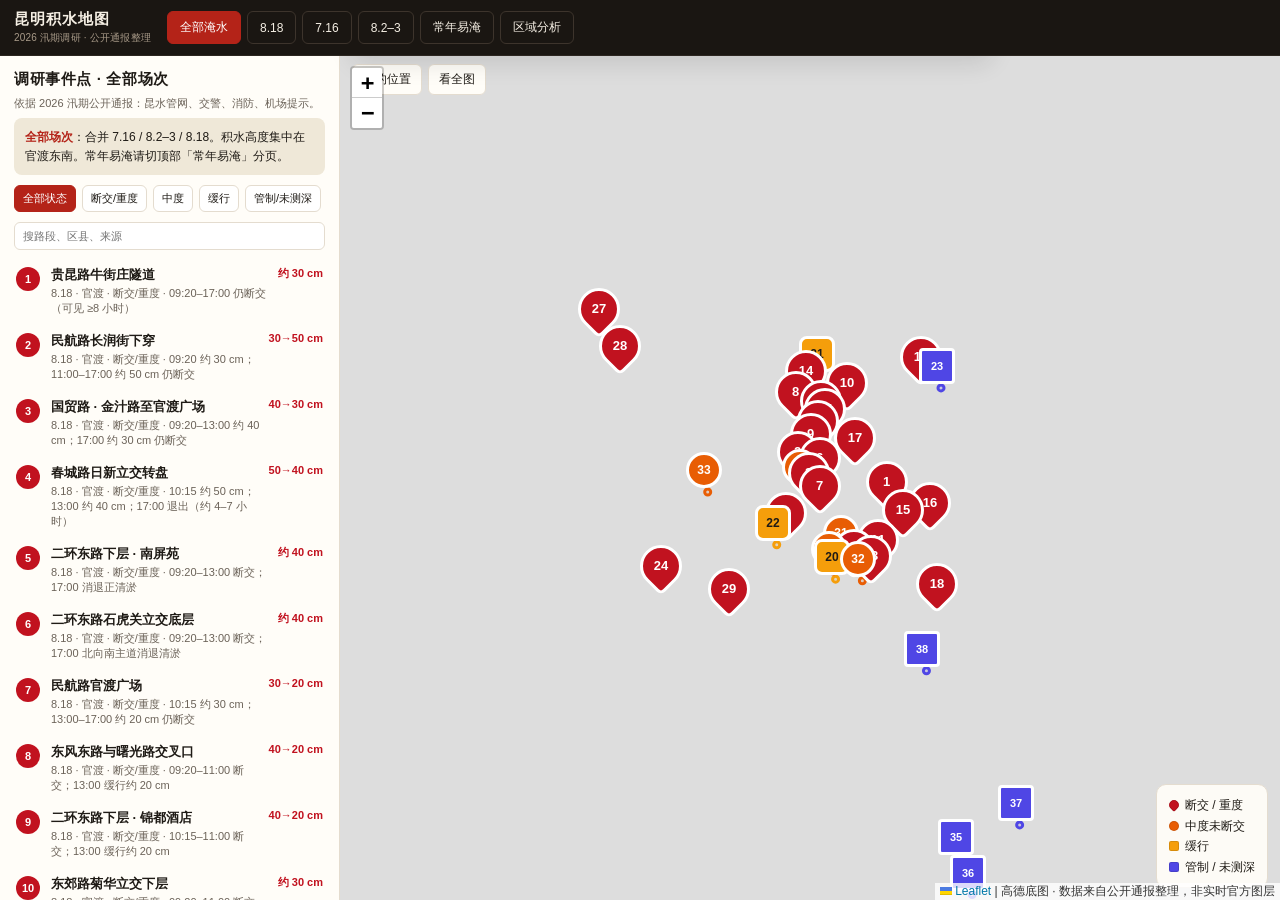
==== commit 89516abc: "Move district filters into regional analysis as two-column cards. Co-authored-by: Cursor <cursoragen" ====
--- a/kunming-flood-map/html/index.html
+++ b/kunming-flood-map/html/index.html
@@ -20,8 +20,6 @@
       <button type="button" data-view="0802">8.2–3</button>
       <button type="button" class="hist" data-view="hist">常年易淹</button>
       <button type="button" class="report" data-view="report">区域分析</button>
-      <span class="nav-sep" aria-hidden="true"></span>
-      <span id="district-tabs" class="district-tabs"></span>
     </div>
   </nav>
 
@@ -75,19 +73,14 @@
       <div class="report-inner">
         <h1>昆明积水 · 区域分析</h1>
         <p class="lead" id="report-district-lead">
-          分区按昆明市县级行政区；只展示本库有积水点的区县。经开/高新不是县级区。结论服务避险绕行，不是排水工程评估。
+          分区按昆明市县级行政区。点击下方卡片打开该区分图。经开/高新不是县级区。结论服务避险绕行，不是排水工程评估。
         </p>
+        <div class="district-board" id="district-board"></div>
+        <p class="muted district-board-hint">数字 = 调研事件 + 常年/用户图层。只列出本库有点的区。</p>
         <div class="chips">
-          <span class="chip hot">官渡事件点最多（含机场走廊）</span>
-          <span class="chip">导航可按区打开分图</span>
-          <span class="chip blue">含用户补点：西翼 / 永昌 / 龙泉路 / 万象城</span>
-        </div>
-
-        <div class="stats">
-          <div class="stat"><b>官渡</b><span>事件密度第一区</span></div>
-          <div class="stat"><b>4</b><span>核心热点走廊</span></div>
-          <div class="stat"><b>≥8h</b><span>最长可见断交（牛街庄/国贸/长润）</span></div>
-          <div class="stat"><b>分区</b><span>顶栏末尾按区查看</span></div>
+          <span class="chip hot">官渡事件密度第一</span>
+          <span class="chip">4 条核心热点走廊</span>
+          <span class="chip blue">最长可见断交 ≥8h（牛街庄/国贸/长润）</span>
         </div>
 
         <div class="callout">
@@ -95,20 +88,18 @@
           公开积水仍高度集中在官渡东/南走廊；西翼海源–滇缅与北城龙泉路、永昌/云纺、环城南路万象城一带依赖用户补点与历史报道交叉。呈贡多为管制型。
         </div>
 
-        <h2>区县分布</h2>
-        <p class="muted" id="report-district-caption">只列出本库有点的区县。条形图数字与顶栏一致：调研事件 + 常年/用户图层。不含 7.16 未点名轻度 13 处。经开/高新不是县级区，已并入官渡/五华。</p>
-        <div class="bars" id="district-bars"></div>
-
-        <h3>形态类型粗分</h3>
-        <div class="bars" id="morph-bars"></div>
-        <p class="muted">按事件点现库实算。下穿/立交与主干道低洼合计占绝大多数；交通影响主要来自「桥下连续带」。</p>
-
+        <h2>区县明细</h2>
+        <p class="muted" id="report-district-caption">与上方卡片同一口径。不含 7.16 未点名轻度 13 处。经开/高新已并入官渡/五华。</p>
         <table class="data">
           <thead>
             <tr><th>代码</th><th>区县</th><th>乡镇街道</th><th>数量</th><th>说明</th></tr>
           </thead>
           <tbody id="district-table-body"></tbody>
         </table>
+
+        <h2>形态类型粗分</h2>
+        <div class="bars" id="morph-bars"></div>
+        <p class="muted">按事件点现库实算。下穿/立交与主干道低洼合计占绝大多数；交通影响主要来自「桥下连续带」。</p>
 
         <h2>六大热点走廊</h2>
         <p class="muted">按「同场连片 + 跨场复发 + 断交时长」排序，不是单纯点数。</p>
--- a/kunming-flood-map/html/css/app.css
+++ b/kunming-flood-map/html/css/app.css
@@ -534,26 +534,43 @@
 }
 .report .chip.hot { background: #b42318; color: #fff; border-color: #b42318; }
 .report .chip.blue { background: #1d4ed8; color: #fff; border-color: #1d4ed8; }
-.stats {
+.district-board {
   display: grid;
-  grid-template-columns: repeat(4, 1fr);
+  grid-template-columns: 1fr 1fr;
   gap: 10px;
-  margin-bottom: 22px;
-}
-.stat {
+  margin: 0 0 8px;
+}
+.district-board-hint { margin: 0 0 16px; }
+.district-card {
+  display: flex;
+  flex-direction: column;
+  align-items: flex-start;
+  text-align: left;
   background: #fffdf8;
   border: 1px solid var(--line);
   border-radius: 10px;
-  padding: 14px 12px;
-}
-.stat b {
-  display: block;
-  font-size: 22px;
+  padding: 14px 14px 12px;
+  cursor: pointer;
+  font-family: inherit;
+  color: inherit;
+}
+.district-card:hover { border-color: #0f766e; }
+.district-card.hot {
+  border-color: #b42318;
+  background: #fff5f4;
+}
+.district-card .name { font-size: 15px; font-weight: 750; }
+.district-card .code { font-size: 11px; color: var(--muted); margin-top: 2px; }
+.district-card .num {
+  font-size: 28px;
   font-weight: 800;
   color: var(--today);
-  margin-bottom: 4px;
-}
-.stat span { font-size: 12px; color: var(--muted); line-height: 1.4; }
+  line-height: 1.1;
+  margin: 8px 0 4px;
+}
+.district-card.hot .num { color: #b42318; }
+.district-card .split { font-size: 12px; color: var(--muted); }
+.district-card .go { font-size: 12px; color: #0f766e; margin-top: 8px; }
 .callout {
   background: #fff7ed;
   border: 1px solid #f0d9b8;
@@ -844,7 +861,7 @@
 
   .report-inner { padding: 18px 14px 48px; }
   .report h1 { font-size: 22px; }
-  .stats { grid-template-columns: 1fr 1fr; }
+  .district-board { grid-template-columns: 1fr 1fr; }
   .two-col { grid-template-columns: 1fr; }
   table.data { font-size: 12px; display: block; overflow-x: auto; }
 }
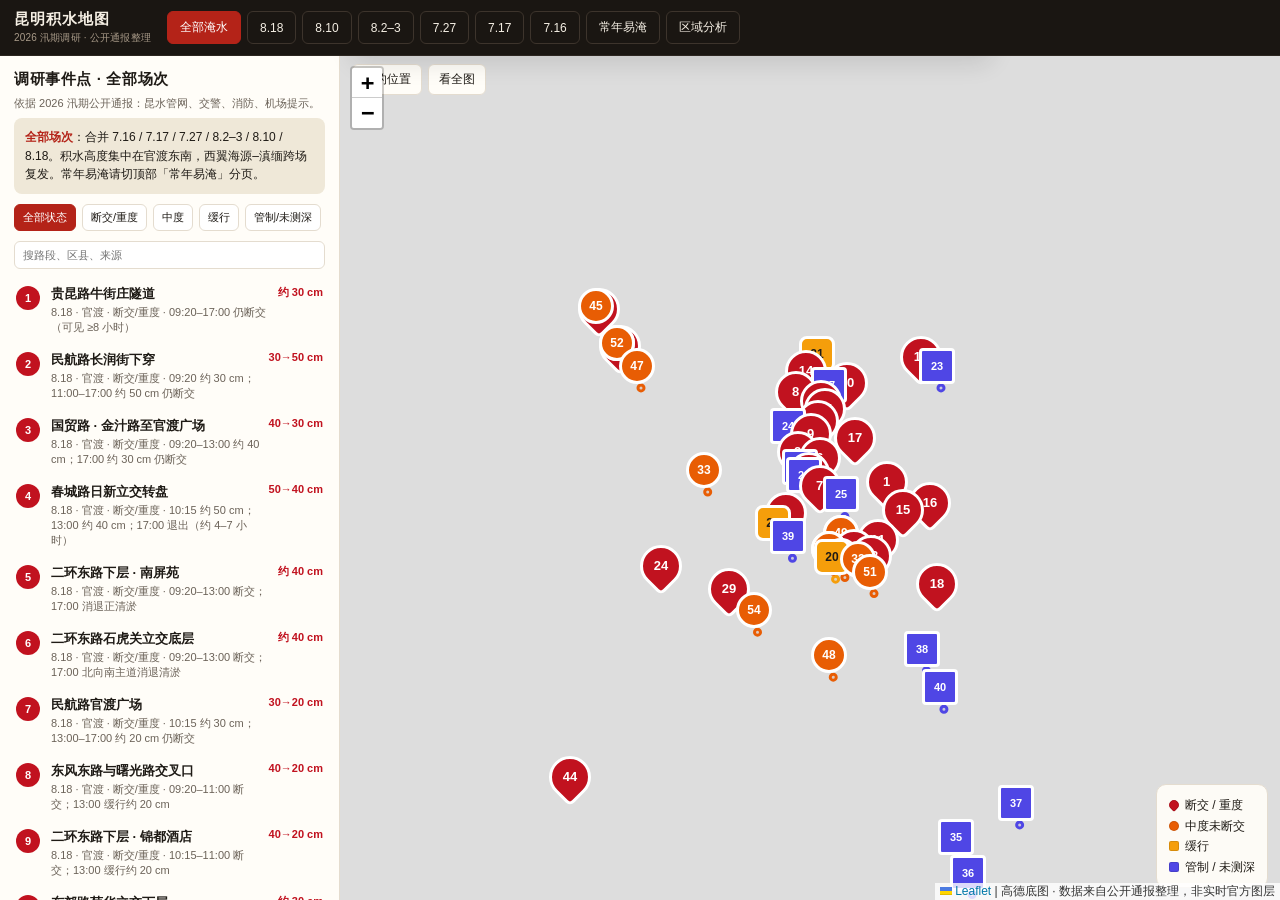
==== commit 19823525: "Add official 2026 flood days 7.17, 7.27, 8.10 and 8.18 fire points. Co-authored-by: Cursor <cursorag" ====
--- a/kunming-flood-map/html/index.html
+++ b/kunming-flood-map/html/index.html
@@ -16,8 +16,11 @@
     <div class="tabs">
       <button type="button" class="on" data-view="all">全部淹水</button>
       <button type="button" data-view="0818">8.18</button>
+      <button type="button" data-view="0810">8.10</button>
+      <button type="button" data-view="0802">8.2–3</button>
+      <button type="button" data-view="0727">7.27</button>
+      <button type="button" data-view="0717">7.17</button>
       <button type="button" data-view="0716">7.16</button>
-      <button type="button" data-view="0802">8.2–3</button>
       <button type="button" class="hist" data-view="hist">常年易淹</button>
       <button type="button" class="report" data-view="report">区域分析</button>
     </div>
@@ -153,15 +156,18 @@
             <h3>跨场次重叠</h3>
             <ul>
               <li><strong>国贸路—官渡广场</strong>：7.16 中度 → 8.18 断交≥8h，阈值不高。</li>
-              <li><strong>二环东路下层</strong>：两场都成串，走廊级而非单点。</li>
-              <li><strong>雨龙 / 昌宏 / 彩云北</strong>：7.16 中度 + 8.18 短时断交。</li>
+              <li><strong>海源–滇缅</strong>：7.16 / 7.17 / 8.10 同片复发。</li>
+              <li><strong>林家围 / 广福云秀–昌宏</strong>：7.16 中度 + 8.10 管网再点名。</li>
             </ul>
           </div>
           <div>
             <h3>场次差异</h3>
             <ul>
               <li><strong>7.16</strong>：前卫西路重度 + 海源/滇缅西翼；雨心偏南与西。</li>
-              <li><strong>8.2–3</strong>：呈贡与矣六/小板桥；水深公开缺失。</li>
+              <li><strong>7.17</strong>：雨心偏安宁太平新城与西山混团公路。</li>
+              <li><strong>7.27</strong>：官渡古镇云秀路短时过膝，非交警名单。</li>
+              <li><strong>8.2–3</strong>：呈贡与矣六/小板桥、云秀康园；水深公开缺失。</li>
+              <li><strong>8.10</strong>：管网 6 处，10:35 清完，文中未写断交。</li>
               <li><strong>8.18</strong>：金马凉亭 24h 158.1 mm；长润街白天仍加深。</li>
             </ul>
           </div>
@@ -181,6 +187,43 @@
             <tr><td>常年易淹（蓝）</td><td>下穿 + 低洼路 + 河道老区 + 城郊</td><td>这片一贯会不会淹</td><td>雨心偏移时的「新点」</td></tr>
           </tbody>
         </table>
+
+        <h2>全部点位一览</h2>
+        <p class="muted" id="catalog-caption">地图库全量：调研事件 + 常年易淹 + 用户补点。坐标为高德 GCJ-02。来源、高德链接与地图弹窗一致。</p>
+        <div class="catalog-tools">
+          <input class="search catalog-search" id="catalog-q" type="search" placeholder="筛地点、区县、水深、来源…" />
+          <div class="bar" id="catalog-bar">
+            <button type="button" class="on" data-catalog="all">全部</button>
+            <button type="button" data-catalog="0818">8.18</button>
+            <button type="button" data-catalog="0810">8.10</button>
+            <button type="button" data-catalog="0802">8.2–3</button>
+            <button type="button" data-catalog="0727">7.27</button>
+            <button type="button" data-catalog="0717">7.17</button>
+            <button type="button" data-catalog="0716">7.16</button>
+            <button type="button" data-catalog="hist">常年易淹</button>
+            <button type="button" data-catalog="ugc">用户补点</button>
+          </div>
+        </div>
+        <div class="catalog-wrap">
+          <table class="data catalog" id="catalog-table">
+            <thead>
+              <tr>
+                <th>编号</th>
+                <th>图层</th>
+                <th>地点</th>
+                <th>区县</th>
+                <th>时间</th>
+                <th>积水程度</th>
+                <th>交通影响</th>
+                <th>持续 / 清退</th>
+                <th>形态</th>
+                <th>来源链接</th>
+                <th>高德</th>
+              </tr>
+            </thead>
+            <tbody id="catalog-body"></tbody>
+          </table>
+        </div>
 
         <h2>对避险的含义</h2>
         <ul>
--- a/kunming-flood-map/html/css/app.css
+++ b/kunming-flood-map/html/css/app.css
@@ -501,7 +501,7 @@
     linear-gradient(180deg, #f7f2e8 0%, #f3efe6 40%, #ebe6dc 100%);
 }
 .report-inner {
-  max-width: 880px;
+  max-width: 1080px;
   margin: 0 auto;
   padding: 28px 22px 64px;
 }
@@ -684,6 +684,50 @@
   font-weight: 700;
 }
 table.data tr.hot td { background: #fff5f4; }
+.catalog-tools .bar { padding: 0; }
+.catalog-search.search {
+  margin: 0;
+  width: 100%;
+  max-width: 360px;
+}
+.catalog-wrap {
+  overflow-x: auto;
+  margin: 0 0 22px;
+  border: 1px solid var(--line);
+  border-radius: 8px;
+}
+table.catalog {
+  margin: 0;
+  font-size: 12px;
+  min-width: 1080px;
+}
+table.catalog th {
+  position: sticky;
+  top: 0;
+  z-index: 1;
+  white-space: nowrap;
+}
+table.catalog td.place { font-weight: 650; min-width: 140px; }
+table.catalog .links a {
+  display: inline-block;
+  margin: 0 8px 4px 0;
+  color: var(--today);
+  white-space: nowrap;
+}
+table.catalog .amap {
+  white-space: nowrap;
+}
+.catalog-goto {
+  background: none;
+  border: 0;
+  padding: 0;
+  font: inherit;
+  font-weight: 650;
+  color: var(--today);
+  cursor: pointer;
+  text-align: left;
+  text-decoration: underline;
+}
 .jump-map {
   display: inline-block;
   margin-top: 8px;
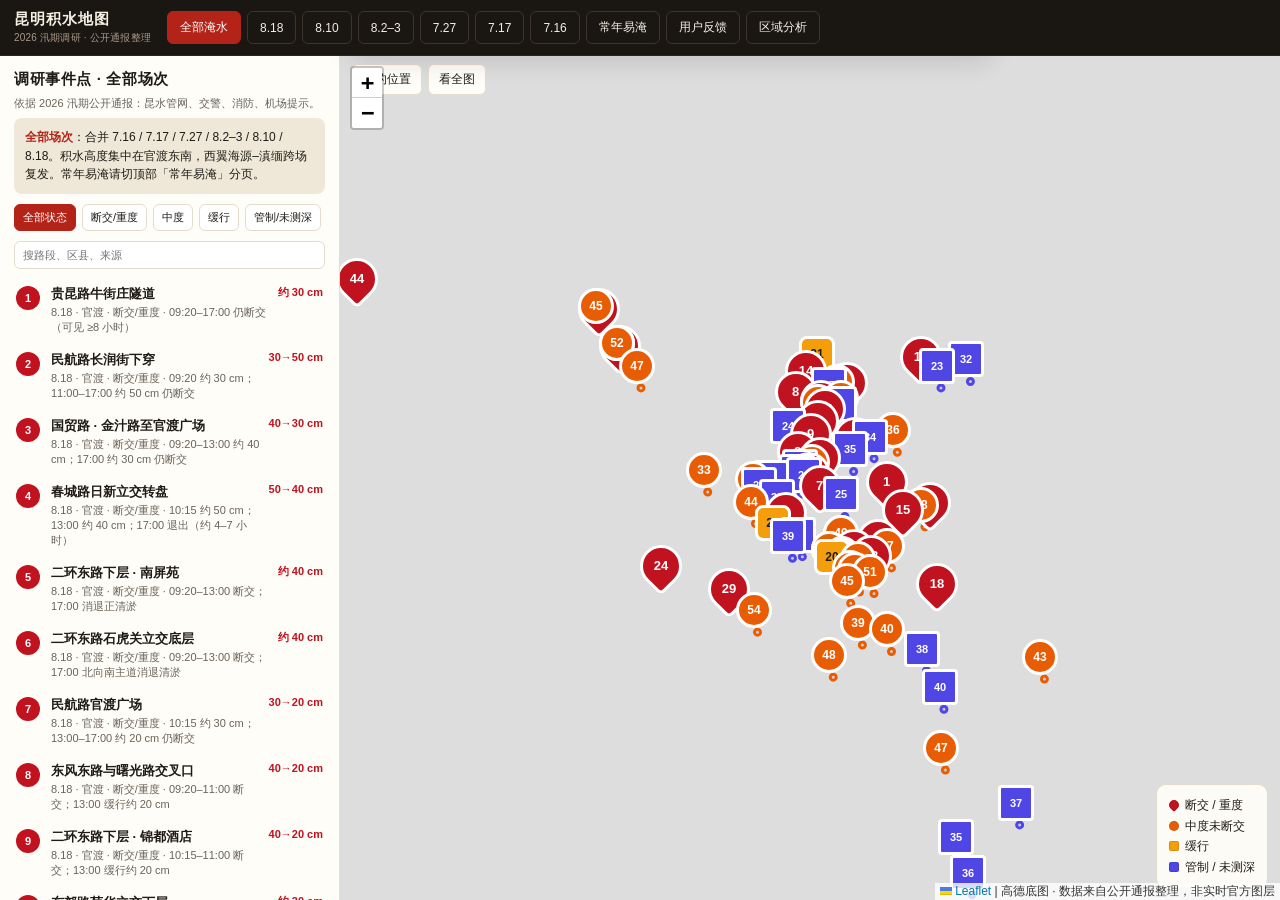
==== commit 18b1d52f: "Add Xiaohongshu 8.18 user points and a 用户反馈 page. Co-authored-by: Cursor <cursoragent@cursor.com>" ====
--- a/kunming-flood-map/html/index.html
+++ b/kunming-flood-map/html/index.html
@@ -22,6 +22,7 @@
       <button type="button" data-view="0717">7.17</button>
       <button type="button" data-view="0716">7.16</button>
       <button type="button" class="hist" data-view="hist">常年易淹</button>
+      <button type="button" class="ugc" data-view="ugc">用户反馈</button>
       <button type="button" class="report" data-view="report">区域分析</button>
     </div>
   </nav>
@@ -164,7 +165,7 @@
             <h3>场次差异</h3>
             <ul>
               <li><strong>7.16</strong>：前卫西路重度 + 海源/滇缅西翼；雨心偏南与西。</li>
-              <li><strong>7.17</strong>：雨心偏安宁太平新城与西山混团公路。</li>
+              <li><strong>7.17</strong>：雨心偏安宁太平新城与西山团结公路（小河村–龙坪坝）。</li>
               <li><strong>7.27</strong>：官渡古镇云秀路短时过膝，非交警名单。</li>
               <li><strong>8.2–3</strong>：呈贡与矣六/小板桥、云秀康园；水深公开缺失。</li>
               <li><strong>8.10</strong>：管网 6 处，10:35 清完，文中未写断交。</li>
@@ -202,6 +203,7 @@
             <button type="button" data-catalog="0716">7.16</button>
             <button type="button" data-catalog="hist">常年易淹</button>
             <button type="button" data-catalog="ugc">用户补点</button>
+            <button type="button" data-catalog="feedback">用户反馈</button>
           </div>
         </div>
         <div class="catalog-wrap">
@@ -240,6 +242,39 @@
         </p>
       </div>
     </div>
+
+    <div class="report hidden" id="view-ugc">
+      <div class="report-inner">
+        <h1>用户反馈</h1>
+        <p class="lead" id="ugc-thanks">
+          谢谢以下同志的建议和报点。你们在笔记、评论里写下的路口和视频，帮这张图补上了通报没点名的路段。
+        </p>
+        <div class="callout info">
+          <strong>怎么看这张表</strong>
+          已入库的地点可以点名称跳到地图针。负例是「这次没淹 / 不是 8.18」——记一笔，不当积水点。存疑的坐标不敢瞎标，先留表里。
+        </div>
+        <div class="catalog-wrap">
+          <table class="data catalog" id="feedback-table">
+            <thead>
+              <tr>
+                <th>用户名</th>
+                <th>反馈地点</th>
+                <th>更新状态</th>
+                <th>是否入库</th>
+                <th>对应地图编号</th>
+                <th>区县</th>
+                <th>来源笔记链接</th>
+              </tr>
+            </thead>
+            <tbody id="feedback-body"></tbody>
+          </table>
+        </div>
+        <p class="muted">昵称按公开笔记/评论能看见的写；评论没留名的记作「小红书用户」。水务局清单来自笔记转述，不是信息港原文。</p>
+        <p class="back-row">
+          <button type="button" class="jump-map" data-jump="0818">去看 8.18 地图 →</button>
+        </p>
+      </div>
+    </div>
   </div>
 
   <div class="place-search" id="place-search">
--- a/kunming-flood-map/html/css/app.css
+++ b/kunming-flood-map/html/css/app.css
@@ -82,6 +82,10 @@
   background: #1d4ed8;
   border-color: #1d4ed8;
 }
+.topnav button.ugc.on {
+  background: #0f766e;
+  border-color: #0f766e;
+}
 .topnav button.district.on {
   background: #0f766e;
   border-color: #0f766e;
@@ -728,6 +732,18 @@
   text-align: left;
   text-decoration: underline;
 }
+.fb-st {
+  display: inline-block;
+  font-size: 12px;
+  padding: 2px 8px;
+  border-radius: 999px;
+  white-space: nowrap;
+}
+.fb-st.ok { background: #d1fae5; color: #065f46; }
+.fb-st.mid { background: #ffedd5; color: #9a3412; }
+.fb-st.neg { background: #e5e7eb; color: #374151; }
+.fb-st.maybe { background: #fef3c7; color: #92400e; }
+#view-ugc table.catalog { min-width: 720px; }
 .jump-map {
   display: inline-block;
   margin-top: 8px;
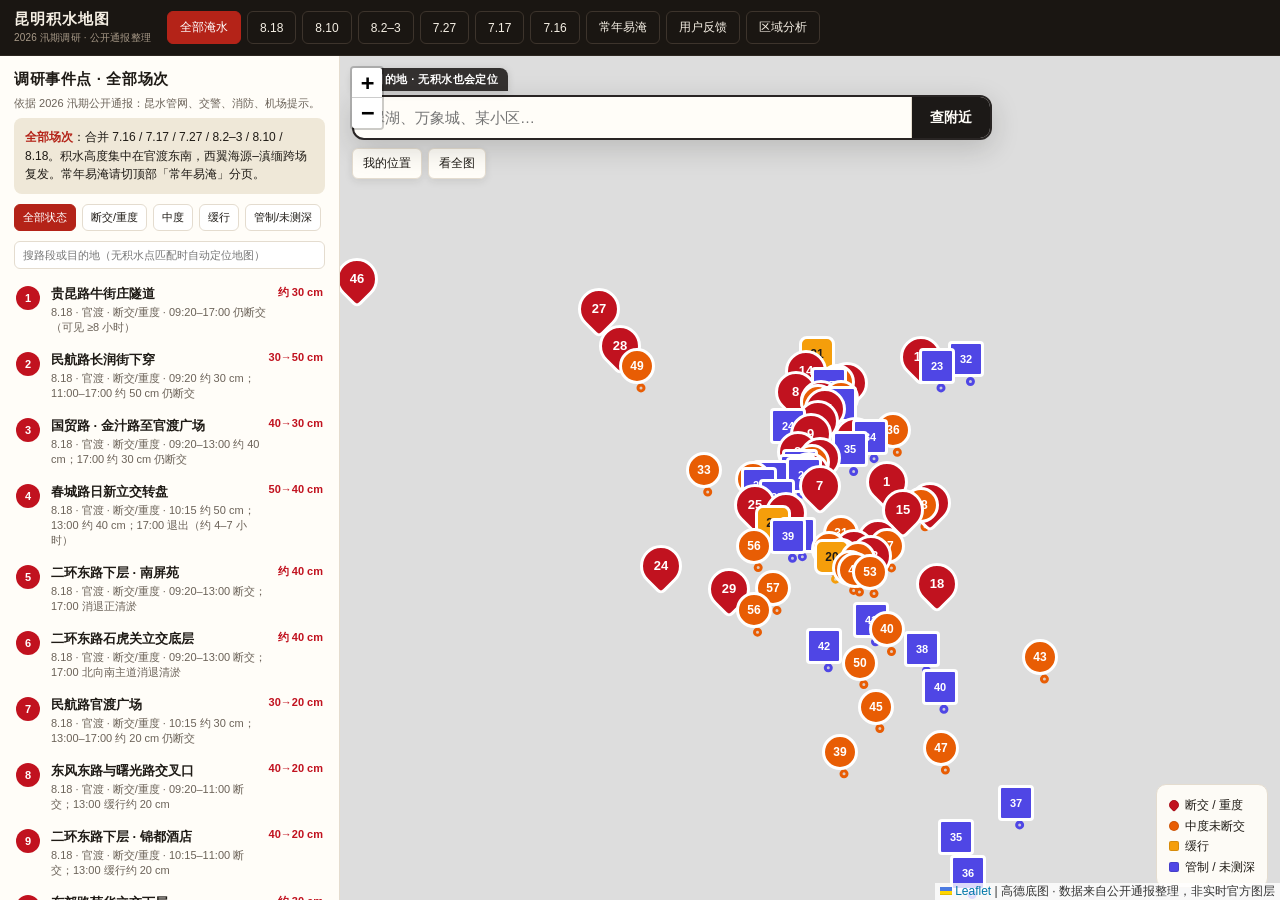
==== commit 26d8fba3: "Add regional analysis, 用户反馈 page, and refine 8.18 coords - Add regional analysis view with district " ====
--- a/kunming-flood-map/html/index.html
+++ b/kunming-flood-map/html/index.html
@@ -47,7 +47,7 @@
             <button data-kind="slow">缓行</button>
             <button data-kind="ctrl">管制/未测深</button>
           </div>
-          <input class="search" id="q-evt" type="search" placeholder="搜路段、区县、来源" />
+          <input class="search" id="q-evt" type="search" placeholder="搜路段或目的地（无积水点匹配时自动定位地图）" enterkeyhint="search" />
           <div class="list" id="list-evt"></div>
         </aside>
         <aside class="col hist" id="panel-hist">
@@ -70,26 +70,66 @@
           <div class="list" id="list-hist"></div>
         </aside>
       </div>
-      <div id="map"></div>
+      <div class="map-stage">
+        <div id="map"></div>
+        <div class="map-overlay-top" id="map-overlay-top">
+          <div class="place-search" id="place-search">
+            <p class="place-search-label">搜目的地 · 无积水也会定位</p>
+            <form class="place-search-form" id="place-search-form" autocomplete="off">
+              <input id="place-q" type="search" placeholder="翠湖、万象城、某小区…" enterkeyhint="search" />
+              <button type="submit" id="place-go">查附近</button>
+            </form>
+            <div class="place-suggest hidden" id="place-suggest" role="listbox"></div>
+          </div>
+          <div class="map-tools" id="map-tools">
+            <button type="button" id="btn-locate">我的位置</button>
+            <button type="button" id="btn-fit">看全图</button>
+          </div>
+        </div>
+        <div class="place-result-modal hidden" id="place-result-modal" aria-hidden="true">
+          <button type="button" class="place-result-backdrop" id="place-result-backdrop" aria-label="关闭"></button>
+          <div class="place-result hidden" id="place-result" role="dialog" aria-modal="true"></div>
+        </div>
+        <div class="legend" id="legend">
+          <div id="legend-evt">
+            <div><span class="swatch drop s-closed"></span>断交 / 重度</div>
+            <div><span class="swatch s-mid"></span>中度未断交</div>
+            <div><span class="swatch sq s-slow"></span>缓行</div>
+            <div><span class="swatch sq s-ctrl"></span>管制 / 未测深</div>
+          </div>
+          <div id="legend-hist" class="hidden">
+            <div><span class="swatch diamond s-hist"></span>常年易淹</div>
+            <div><span class="swatch s-ugc"></span>用户补点·易淹</div>
+            <div>蓝虚线圈 · 大致影响范围</div>
+          </div>
+        </div>
+      </div>
     </div>
 
     <div class="report hidden" id="view-report">
       <div class="report-inner">
         <h1>昆明积水 · 区域分析</h1>
+
+        <div class="tier-board-wrap">
+          <h2 class="tier-board-title">2026 汛期 · 谁才是水城威尼斯？</h2>
+          <p class="muted tier-board-sub">按本库事件密度、跨场复发与断交时长主观分级。官渡区保送「夯」；其余区不服可带视频对线。</p>
+          <div class="tier-board" id="district-tier-list" aria-label="区县积水梯队榜"></div>
+        </div>
+
         <p class="lead" id="report-district-lead">
-          分区按昆明市县级行政区。点击下方卡片打开该区分图。经开/高新不是县级区。结论服务避险绕行，不是排水工程评估。
+          分区按昆明市县级行政区。卡片数字 = 事件 + 图层合计。经开并入官渡、高新并入五华。
         </p>
         <div class="district-board" id="district-board"></div>
         <p class="muted district-board-hint">数字 = 调研事件 + 常年/用户图层。只列出本库有点的区。</p>
         <div class="chips">
-          <span class="chip hot">官渡事件密度第一</span>
-          <span class="chip">4 条核心热点走廊</span>
-          <span class="chip blue">最长可见断交 ≥8h（牛街庄/国贸/长润）</span>
+          <span class="chip hot">官渡：水城威尼斯预备役</span>
+          <span class="chip">6 条热点走廊 · 双排围观</span>
+          <span class="chip blue">断交 ≥8h 成就：牛街庄 / 国贸 / 长润</span>
         </div>
 
         <div class="callout">
           <strong>一句话结论</strong>
-          公开积水仍高度集中在官渡东/南走廊；西翼海源–滇缅与北城龙泉路、永昌/云纺、环城南路万象城一带依赖用户补点与历史报道交叉。呈贡多为管制型。
+          官渡东/南走廊仍是积水 C 位；西翼海源–滇缅靠跨场复发刷存在感；呈贡水深不公开，但管制名单从不缺席。数据仅供绕行，不构成「昆明威尼斯」旅游推荐。
         </div>
 
         <h2>区县明细</h2>
@@ -106,49 +146,51 @@
         <p class="muted">按事件点现库实算。下穿/立交与主干道低洼合计占绝大多数；交通影响主要来自「桥下连续带」。</p>
 
         <h2>六大热点走廊</h2>
-        <p class="muted">按「同场连片 + 跨场复发 + 断交时长」排序，不是单纯点数。</p>
-
+        <p class="muted">按「同场连片 + 跨场复发 + 断交时长」排序。不是点数排行榜，是堵车排行榜。</p>
+
+        <div class="corridor-grid">
         <div class="corridor">
           <div class="head"><h3>1. 东二环下层走廊</h3><span class="tag">极高</span></div>
           <p class="scope">二环东路 · 石虎关—南屏苑—锦都—昙华寺</p>
           <p class="meta-line">官渡 · 7.16 重度 + 8.18 多点断交 · 水深 30–50+ cm</p>
-          <p>桥下连续低洼带；一场雨可连片断交，清退常拖到午后甚至傍晚清淤。</p>
+          <p>桥下连续低洼带，昆明自己的「地下河」观光线。一场雨可连片断交，清退常拖到午后——清淤师傅的加班圣地。</p>
           <button type="button" class="jump-map" data-jump="0818">在地图看 8.18 该片 →</button>
         </div>
         <div class="corridor">
           <div class="head"><h3>2. 关上—官渡广场轴</h3><span class="tag">极高</span></div>
           <p class="scope">国贸路 · 金汁路至官渡广场 · 民航路长润街下穿</p>
           <p class="meta-line">官渡 · 国贸路双场次；长润街 8.18 加深 · 30→50 cm</p>
-          <p>低洼主干道 + 下穿叠加；国贸路 7.16 中度、8.18 断交≥8h，属「反复发作」点。</p>
+          <p>低洼路 + 下穿叠 buff。7.16 中度、8.18 断交≥8h，属于「门槛不高、复发很勤」型选手。</p>
           <button type="button" class="jump-map" data-jump="0818">在地图看该轴 →</button>
         </div>
         <div class="corridor">
           <div class="head"><h3>3. 贵昆路—牛街庄—经开涵洞带</h3><span class="tag">高</span></div>
           <p class="scope">牛街庄隧道 · 金马村涵洞 · 河岸村 · 经东路</p>
           <p class="meta-line">官渡（含经开功能区） · 8.18 · 30–40 cm（牛街庄历史可更深）</p>
-          <p>铁路/道路下穿集群；牛街庄断交可见≥8h，东向出城与机场衔接受阻。</p>
+          <p>铁路/道路下穿集群，东向出城与机场衔接的「涵洞盲盒」。牛街庄断交≥8h，历史最深还能更深。</p>
           <button type="button" class="jump-map" data-jump="0818">在地图看涵洞带 →</button>
         </div>
         <div class="corridor">
           <div class="head"><h3>4. 广福—前卫—昌宏南片</h3><span class="tag">高</span></div>
           <p class="scope">前卫西路×广福 · 希望路×广福 · 彩云北×昌宏/雨龙</p>
           <p class="meta-line">官渡/西山交界 · 广福路南片 · 7.16 重度/中度为主 · 前卫 &gt;50→25 cm</p>
-          <p>短时强降雨雨心偏南时先淹；前卫雨量站 3h 80.9 mm 与重度点对应。</p>
+          <p>雨心偏南时先淹这里。前卫雨量站 3h 80.9 mm，十一家具城路口：用户确认「大雨必淹」，官方也盖章。</p>
           <button type="button" class="jump-map" data-jump="0716">在地图看 7.16 南片 →</button>
         </div>
         <div class="corridor">
           <div class="head"><h3>5. 海源—滇缅西部轴</h3><span class="tag mid">中高</span></div>
           <p class="scope">海源中路 · 滇缅大道至黄土坡立交</p>
-          <p class="meta-line">五华 / 西山交界 · 仅 7.16 出现在本样本 · &gt;50 cm</p>
-          <p>雨带偏西时的「另一条脊」；本样本未与 8.18 叠加，但不能当安全区。</p>
+          <p class="meta-line">五华 / 西山交界 · 7.16 / 7.17 / 8.10 三进宫 · &gt;50 cm</p>
+          <p>雨带偏西时的「另一条脊」。8.18 交警名单里隐身，但跨场复发说明：不能当安全区，只能当「老朋友」。</p>
           <button type="button" class="jump-map" data-jump="0716">在地图看西翼 →</button>
         </div>
         <div class="corridor">
           <div class="head"><h3>6. 呈贡环湖 / 下穿</h3><span class="tag low">中（数据不全）</span></div>
           <p class="scope">金桂街 · 兴呈路小古城 · 昆玉路下穿</p>
           <p class="meta-line">呈贡 · 8.2–3 · 官方未公开水深</p>
-          <p>新区主干道 + 下穿管制型；水深缺公开数据，地图上易被低估。</p>
+          <p>新区也要交「进城学费」：管制名单很全，水深很神秘。地图上容易显得比实际更「干爽」。</p>
           <button type="button" class="jump-map" data-jump="0802">在地图看呈贡 →</button>
+        </div>
         </div>
 
         <h2>复发与差异：雨心在哪，淹哪</h2>
@@ -247,7 +289,7 @@
       <div class="report-inner">
         <h1>用户反馈</h1>
         <p class="lead" id="ugc-thanks">
-          谢谢以下同志的建议和报点。你们在笔记、评论里写下的路口和视频，帮这张图补上了通报没点名的路段。
+          谢谢以下热心市民的建议和报点。你们在笔记、评论里写下的路口和视频，帮这张图补上了通报没点名的路段。
         </p>
         <div class="callout info">
           <strong>怎么看这张表</strong>
@@ -277,32 +319,6 @@
     </div>
   </div>
 
-  <div class="place-search" id="place-search">
-    <form class="place-search-form" id="place-search-form" autocomplete="off">
-      <input id="place-q" type="search" placeholder="搜小区 / 路段是否靠近淹水区，如：华润润府、金泰国际…" enterkeyhint="search" />
-      <button type="submit" id="place-go">查淹水</button>
-    </form>
-    <div class="place-suggest hidden" id="place-suggest" role="listbox"></div>
-    <div class="place-result hidden" id="place-result"></div>
-  </div>
-  <div class="map-tools" id="map-tools">
-    <button type="button" id="btn-locate">我的位置</button>
-    <button type="button" id="btn-fit">看全图</button>
-  </div>
-  <div class="legend" id="legend">
-    <div id="legend-evt">
-      <div><span class="swatch drop s-closed"></span>断交 / 重度</div>
-      <div><span class="swatch s-mid"></span>中度未断交</div>
-      <div><span class="swatch sq s-slow"></span>缓行</div>
-      <div><span class="swatch sq s-ctrl"></span>管制 / 未测深</div>
-    </div>
-    <div id="legend-hist" class="hidden">
-      <div><span class="swatch diamond s-hist"></span>常年易淹</div>
-      <div><span class="swatch s-ugc"></span>用户补点·易淹</div>
-      <div>蓝虚线圈 · 大致影响范围</div>
-    </div>
-  </div>
-
   <script src="vendor/leaflet.js"></script>
   <script src="js/data.js"></script>
   <script src="js/app.js"></script>
--- a/kunming-flood-map/html/css/app.css
+++ b/kunming-flood-map/html/css/app.css
@@ -19,6 +19,10 @@
 }
 * { box-sizing: border-box; }
 html, body { height: 100%; margin: 0; }
+html {
+  overflow-x: hidden;
+  overscroll-behavior-x: none;
+}
 body {
   font-family: "Source Han Sans SC", "Noto Sans SC", "PingFang SC", "Microsoft YaHei", sans-serif;
   color: var(--ink);
@@ -26,6 +30,11 @@
   display: flex;
   flex-direction: column;
   overflow: hidden;
+  overflow-x: hidden;
+  overscroll-behavior-x: none;
+  position: relative;
+  width: 100%;
+  max-width: 100%;
 }
 
 .topnav {
@@ -102,7 +111,15 @@
 .bar-row.zero { opacity: 0.55; }
 table.data tr.zero td { color: #6b6258; background: #faf7f0; }
 
-.shell { flex: 1; min-height: 0; position: relative; }
+.shell {
+  flex: 1;
+  min-height: 0;
+  min-width: 0;
+  position: relative;
+  width: 100%;
+  max-width: 100%;
+  overflow: hidden;
+}
 
 .app {
   display: grid;
@@ -223,12 +240,33 @@
 .meta.ctrl { color: var(--sev-ctrl); }
 .col.hist .meta { color: var(--hist); }
 .sheet-toggle { display: none; }
-#map { height: 100%; min-height: 0; }
+.map-stage {
+  position: relative;
+  min-height: 0;
+  height: 100%;
+  width: 100%;
+  overflow: hidden;
+}
+#map { height: 100%; min-height: 0; width: 100%; overflow: hidden; }
+.map-overlay-top {
+  position: absolute;
+  z-index: 800;
+  top: 12px;
+  left: 12px;
+  right: 12px;
+  max-width: 640px;
+  display: flex;
+  flex-direction: column;
+  gap: 8px;
+  pointer-events: none;
+}
+.map-overlay-top.hidden { display: none; }
+.map-overlay-top > .place-search,
+.map-overlay-top > .map-tools { pointer-events: auto; }
+.leaflet-container { width: 100%; height: 100%; overflow: hidden; }
 .map-tools {
-  position: absolute;
+  position: static;
   z-index: 500;
-  left: calc(340px + 12px);
-  top: 64px;
   display: flex;
   gap: 6px;
   flex-wrap: wrap;
@@ -242,23 +280,34 @@
   padding: 6px 10px;
   font-size: 12px;
   cursor: pointer;
+  box-shadow: 0 2px 8px rgba(28, 25, 23, 0.1);
 }
 .place-search {
-  position: absolute;
-  z-index: 560;
-  left: calc(340px + 12px);
-  right: 12px;
-  top: 12px;
-  max-width: 640px;
+  position: relative;
+  z-index: 800;
+  width: 100%;
+  max-width: none;
 }
 .place-search.hidden { display: none; }
+.place-search-label {
+  margin: 0 0 4px;
+  font-size: 11px;
+  font-weight: 750;
+  letter-spacing: 0.04em;
+  color: #fff;
+  background: rgba(28, 25, 23, 0.88);
+  display: inline-block;
+  padding: 4px 10px;
+  border-radius: 8px 8px 0 0;
+  box-shadow: 0 2px 8px rgba(28, 25, 23, 0.15);
+}
 .place-search-form {
   display: flex;
   gap: 0;
   background: #fffdf8;
-  border: 1px solid var(--line);
+  border: 2px solid #292524;
   border-radius: 12px;
-  box-shadow: 0 8px 24px rgba(28, 25, 23, 0.12);
+  box-shadow: 0 8px 28px rgba(28, 25, 23, 0.18);
   overflow: hidden;
 }
 .place-search-form input {
@@ -298,7 +347,8 @@
   overflow: auto;
 }
 .place-suggest.hidden,
-.place-result.hidden { display: none; }
+.place-result.hidden,
+.place-result-modal.hidden { display: none; }
 .place-suggest button {
   display: block;
   width: 100%;
@@ -324,17 +374,72 @@
   font-size: 11px;
   color: var(--muted);
 }
+.place-result-modal {
+  position: absolute;
+  inset: 0;
+  z-index: 880;
+  display: flex;
+  align-items: flex-start;
+  justify-content: center;
+  padding: 96px 14px 14px;
+  pointer-events: none;
+}
+.place-result-modal:not(.hidden) {
+  pointer-events: auto;
+}
+.place-result-backdrop {
+  position: absolute;
+  inset: 0;
+  border: 0;
+  padding: 0;
+  margin: 0;
+  background: rgba(28, 25, 23, 0.42);
+  cursor: pointer;
+  -webkit-tap-highlight-color: transparent;
+}
 .place-result {
-  margin-top: 6px;
-  background: rgba(255, 253, 248, 0.96);
+  position: relative;
+  z-index: 1;
+  width: min(440px, 100%);
+  max-height: min(68vh, 520px);
+  overflow: auto;
+  -webkit-overflow-scrolling: touch;
+  background: #fffdf8;
   border: 1px solid var(--line);
-  border-radius: 10px;
-  padding: 12px 14px;
-  box-shadow: 0 10px 28px rgba(28, 25, 23, 0.12);
-}
-.place-result h3 {
-  margin: 0 0 6px;
-  font-size: 15px;
+  border-radius: 14px;
+  padding: 14px 16px;
+  box-shadow: 0 16px 48px rgba(28, 25, 23, 0.28);
+}
+.place-result-head {
+  display: flex;
+  align-items: flex-start;
+  justify-content: space-between;
+  gap: 10px;
+  margin-bottom: 4px;
+}
+.place-result-head h3 {
+  margin: 0;
+  flex: 1;
+  font-size: 16px;
+  line-height: 1.35;
+}
+.place-result-close {
+  flex: 0 0 auto;
+  width: 32px;
+  height: 32px;
+  border: 1px solid var(--line);
+  border-radius: 8px;
+  background: #fff;
+  color: #57534e;
+  font-size: 22px;
+  line-height: 1;
+  cursor: pointer;
+  padding: 0;
+}
+.place-result-close:hover,
+.place-result-close:focus {
+  background: #f3eee4;
+  color: var(--ink);
 }
 .place-result p {
   margin: 0 0 6px;
@@ -575,6 +680,88 @@
 .district-card.hot .num { color: #b42318; }
 .district-card .split { font-size: 12px; color: var(--muted); }
 .district-card .go { font-size: 12px; color: #0f766e; margin-top: 8px; }
+.district-card .tagline {
+  grid-column: 1 / -1;
+  font-size: 11px;
+  line-height: 1.45;
+  color: #7c2d12;
+  margin-top: 6px;
+}
+.district-card.hot .tagline { color: #9a3412; }
+.tier-board-wrap {
+  margin: 0 0 22px;
+  padding: 16px;
+  border: 1px solid var(--line);
+  border-radius: 12px;
+  background: #fffdf8;
+  box-shadow: 0 1px 0 rgba(0, 0, 0, 0.04);
+}
+.tier-board-title {
+  margin: 0 0 6px;
+  font-size: 18px;
+  font-weight: 800;
+  letter-spacing: 0.02em;
+}
+.tier-board-sub { margin: 0 0 12px; }
+.tier-board {
+  display: flex;
+  flex-direction: column;
+  gap: 6px;
+}
+.tier-row {
+  display: grid;
+  grid-template-columns: 72px 1fr;
+  min-height: 52px;
+  border-radius: 6px;
+  overflow: hidden;
+  border: 1px solid rgba(0, 0, 0, 0.08);
+}
+.tier-label {
+  display: flex;
+  align-items: center;
+  justify-content: center;
+  font-size: 18px;
+  font-weight: 900;
+  letter-spacing: 0.06em;
+  padding: 8px 4px;
+}
+.tier-items {
+  display: flex;
+  flex-wrap: wrap;
+  align-items: center;
+  gap: 8px;
+  padding: 8px 10px;
+  background: #ececec;
+  min-height: 52px;
+}
+.tier-chip {
+  border: 1px solid rgba(0, 0, 0, 0.12);
+  border-radius: 6px;
+  padding: 5px 10px;
+  font-size: 13px;
+  font-weight: 650;
+  font-family: inherit;
+  cursor: pointer;
+  background: #fff;
+  color: var(--ink);
+  transition: transform 0.12s ease, box-shadow 0.12s ease;
+}
+.tier-chip:hover {
+  transform: translateY(-1px);
+  box-shadow: 0 2px 6px rgba(0, 0, 0, 0.08);
+}
+.tier-chip .n { font-size: 11px; opacity: 0.72; margin-left: 4px; font-weight: 600; }
+.tier-row.tier-hang .tier-label { background: #e63946; color: #fff; }
+.tier-row.tier-top .tier-label { background: #f4a261; color: #fff; }
+.tier-row.tier-elite .tier-label { background: #ffd60a; color: #1a1a1a; }
+.tier-row.tier-npc .tier-label { background: #fefae0; color: #5c4a00; }
+.tier-row.tier-bottom .tier-label { background: #fff; color: #666; }
+.tier-row.tier-bottom .tier-items { background: #f5f5f5; }
+.tier-empty {
+  font-size: 12px;
+  color: var(--muted);
+  padding: 2px 4px;
+}
 .callout {
   background: #fff7ed;
   border: 1px solid #f0d9b8;
@@ -635,6 +822,18 @@
   border-radius: 4px;
 }
 .bar-fill.blue { background: var(--hist); }
+.corridor-grid {
+  display: grid;
+  grid-template-columns: 1fr 1fr;
+  gap: 0 28px;
+  margin: 12px 0 8px;
+}
+.corridor-grid .corridor {
+  height: 100%;
+  padding: 14px 0;
+  border-bottom: 1px solid var(--line);
+}
+.corridor-grid .corridor:nth-last-child(-n+2) { border-bottom: 0; }
 .corridor {
   padding: 14px 0;
   border-bottom: 1px solid var(--line);
@@ -760,12 +959,18 @@
 
 /* —— 平板 / 手机：地图为主，列表改底部抽屉 —— */
 @media (max-width: 960px) {
+  body {
+    touch-action: pan-y pinch-zoom;
+  }
   .topnav {
     flex-direction: column;
     align-items: stretch;
     gap: 8px;
     padding: 8px 10px;
     padding-top: max(8px, env(safe-area-inset-top));
+    max-width: 100%;
+    min-width: 0;
+    overflow-x: hidden;
   }
   .topnav .brand {
     font-size: 14px;
@@ -773,12 +978,16 @@
   }
   .topnav .brand span { display: none; }
   .topnav .tabs {
+    flex: 1 1 auto;
     flex-wrap: nowrap;
     overflow-x: auto;
     -webkit-overflow-scrolling: touch;
+    overscroll-behavior-x: contain;
     gap: 6px;
     padding-bottom: 2px;
     scrollbar-width: none;
+    min-width: 0;
+    max-width: 100%;
   }
   .topnav .tabs::-webkit-scrollbar { display: none; }
   .topnav button {
@@ -792,12 +1001,23 @@
     display: block;
     position: relative;
     height: 100%;
+    width: 100%;
+    max-width: 100%;
+    overflow: hidden;
+    touch-action: pan-y pinch-zoom;
+  }
+  .map-stage {
+    position: absolute;
+    inset: 0;
+    z-index: 1;
   }
   #map {
     position: absolute;
     inset: 0;
     height: auto;
+    width: 100%;
     z-index: 1;
+    touch-action: none;
   }
   .boards {
     position: absolute;
@@ -806,6 +1026,7 @@
     bottom: 0;
     z-index: 700;
     max-height: min(58vh, 520px);
+    max-width: 100%;
     border-right: 0;
     border-top: 1px solid var(--line);
     border-radius: 14px 14px 0 0;
@@ -813,6 +1034,9 @@
     transform: translateY(calc(100% - 56px));
     transition: transform 0.28s ease;
     padding-bottom: env(safe-area-inset-bottom);
+    overflow-x: hidden;
+    overscroll-behavior-x: none;
+    touch-action: pan-y;
   }
   .boards.open {
     transform: translateY(0);
@@ -863,35 +1087,56 @@
   .list { padding: 0 8px 20px; -webkit-overflow-scrolling: touch; }
   .item { padding: 10px 8px; min-height: 44px; }
 
-  .map-tools {
-    left: 10px;
-    top: 58px;
-    right: auto;
-  }
-  .map-tools button {
-    padding: 8px 11px;
-    font-size: 13px;
-    min-height: 36px;
-  }
-  .place-search {
+  .map-overlay-top {
     left: 10px;
     right: 10px;
     top: 10px;
     max-width: none;
+    gap: 6px;
+    z-index: 900;
+  }
+  .place-search-label {
+    font-size: 12px;
+    padding: 5px 12px;
+  }
+  .place-search-form {
+    box-shadow: 0 6px 20px rgba(28, 25, 23, 0.2);
   }
   .place-search-form input {
-    padding: 11px 12px;
+    padding: 12px 14px;
+    font-size: 16px;
+  }
+  .place-search-form button {
+    padding: 0 16px;
     font-size: 14px;
-  }
-  .place-search-form button {
-    padding: 0 14px;
+    min-height: 44px;
+    min-width: 72px;
+  }
+  .place-suggest { max-height: 40vh; }
+  .place-result-modal {
+    padding: 120px 10px calc(56px + env(safe-area-inset-bottom));
+    align-items: center;
+  }
+  .place-result {
+    width: 100%;
+    max-height: min(58vh, 460px);
+  }
+  .map-tools {
+    position: static;
+    left: auto;
+    top: auto;
+    right: auto;
+    max-width: none;
+  }
+  .map-tools button {
+    padding: 8px 12px;
     font-size: 13px;
-  }
-  .place-suggest { max-height: 40vh; }
+    min-height: 36px;
+  }
   .legend {
     right: 10px;
     bottom: calc(56px + 10px + env(safe-area-inset-bottom));
-    max-width: 150px;
+    max-width: min(150px, calc(100vw - 20px));
     padding: 7px 9px;
     font-size: 11px;
     line-height: 1.45;
@@ -923,6 +1168,12 @@
   .report h1 { font-size: 22px; }
   .district-board { grid-template-columns: 1fr 1fr; }
   .two-col { grid-template-columns: 1fr; }
+  .corridor-grid { grid-template-columns: 1fr; }
+  .corridor-grid .corridor:nth-last-child(-n+2) { border-bottom: 1px solid var(--line); }
+  .corridor-grid .corridor:last-child { border-bottom: 0; }
+  .tier-row { grid-template-columns: 56px 1fr; min-height: 46px; }
+  .tier-label { font-size: 15px; }
+  .tier-items { min-height: 46px; padding: 6px 8px; }
   table.data { font-size: 12px; display: block; overflow-x: auto; }
 }
 
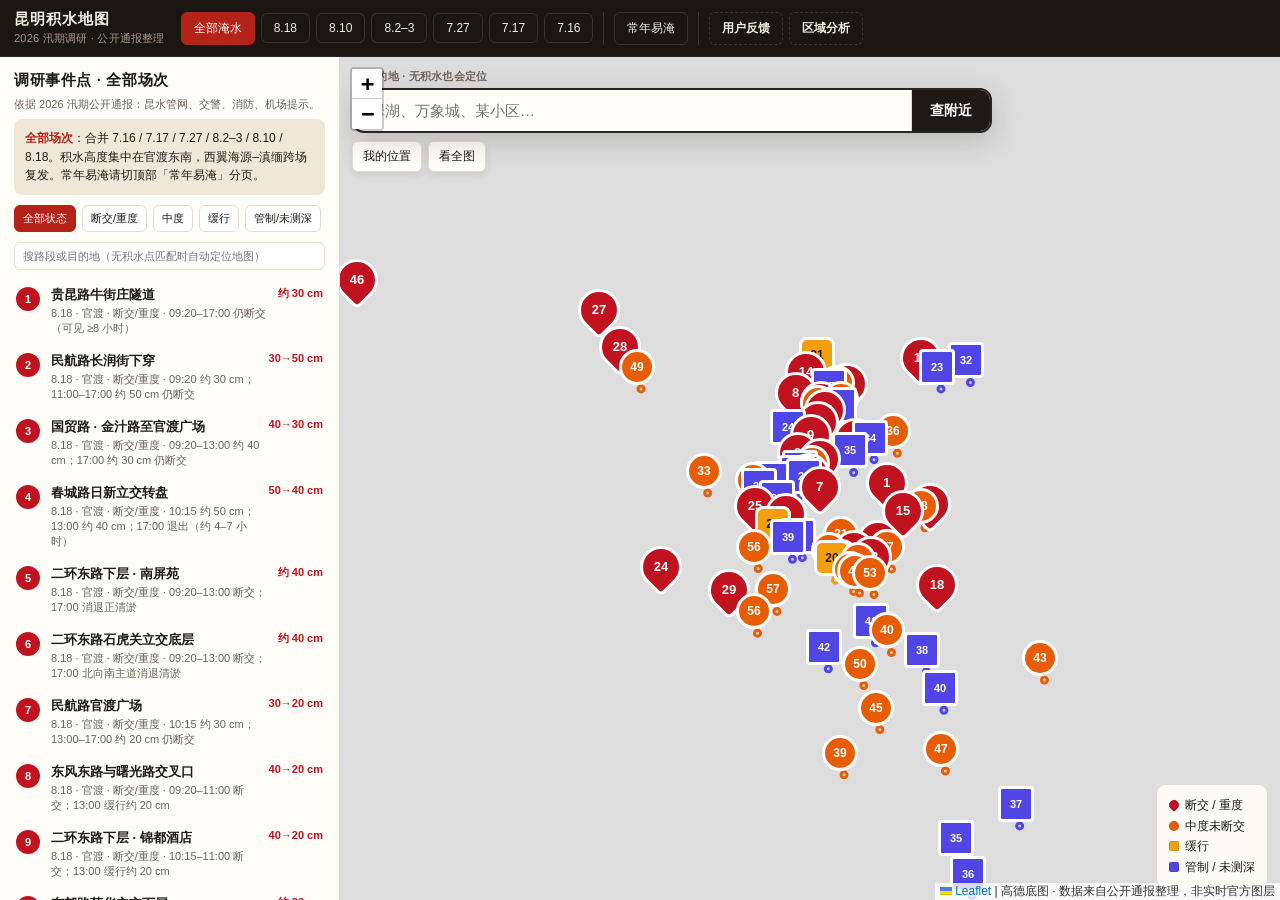
==== commit 1d1f030e: "Tighten front-end layout: group nav tabs, collapse long banner, declutter search label - Group topna" ====
--- a/kunming-flood-map/html/index.html
+++ b/kunming-flood-map/html/index.html
@@ -14,16 +14,22 @@
       <span>2026 汛期调研 · 公开通报整理</span>
     </div>
     <div class="tabs">
-      <button type="button" class="on" data-view="all">全部淹水</button>
-      <button type="button" data-view="0818">8.18</button>
-      <button type="button" data-view="0810">8.10</button>
-      <button type="button" data-view="0802">8.2–3</button>
-      <button type="button" data-view="0727">7.27</button>
-      <button type="button" data-view="0717">7.17</button>
-      <button type="button" data-view="0716">7.16</button>
-      <button type="button" class="hist" data-view="hist">常年易淹</button>
-      <button type="button" class="ugc" data-view="ugc">用户反馈</button>
-      <button type="button" class="report" data-view="report">区域分析</button>
+      <div class="tab-group tab-group--event">
+        <button type="button" class="on" data-view="all">全部淹水</button>
+        <button type="button" data-view="0818">8.18</button>
+        <button type="button" data-view="0810">8.10</button>
+        <button type="button" data-view="0802">8.2–3</button>
+        <button type="button" data-view="0727">7.27</button>
+        <button type="button" data-view="0717">7.17</button>
+        <button type="button" data-view="0716">7.16</button>
+      </div>
+      <div class="tab-group tab-group--layer">
+        <button type="button" class="hist" data-view="hist">常年易淹</button>
+      </div>
+      <div class="tab-group tab-group--page">
+        <button type="button" class="ugc" data-view="ugc">用户反馈</button>
+        <button type="button" class="report" data-view="report">区域分析</button>
+      </div>
     </div>
   </nav>
 
--- a/kunming-flood-map/html/css/app.css
+++ b/kunming-flood-map/html/css/app.css
@@ -59,7 +59,7 @@
 }
 .topnav .brand span {
   display: block;
-  font-size: 10px;
+  font-size: 11px;
   font-weight: 500;
   letter-spacing: 0.02em;
   color: var(--nav-muted);
@@ -70,6 +70,33 @@
   flex-wrap: wrap;
   gap: 6px;
   flex: 1;
+  align-items: center;
+}
+.topnav .tab-group {
+  display: flex;
+  flex-wrap: wrap;
+  gap: 6px;
+  align-items: center;
+}
+.topnav .tab-group + .tab-group {
+  padding-left: 10px;
+  margin-left: 4px;
+  border-left: 1px solid #3d342c;
+  position: relative;
+}
+.topnav .tab-group--page button {
+  background: transparent;
+  border-style: dashed;
+  font-weight: 600;
+}
+.topnav .tab-group--page button.on {
+  background: var(--ugc);
+  border-color: var(--ugc);
+  color: #fff;
+}
+.topnav .tab-group--page button.report.on {
+  background: var(--hist);
+  border-color: var(--hist);
 }
 .topnav button {
   border: 1px solid #3d342c;
@@ -168,6 +195,33 @@
 .period-banner strong { color: var(--today); }
 .period-banner.hist-banner { background: #e8eefc; }
 .period-banner.hist-banner strong { color: var(--hist); }
+.period-banner .banner-details {
+  display: block;
+  margin-top: 4px;
+}
+.period-banner .banner-details > summary {
+  display: inline-flex;
+  align-items: center;
+  gap: 4px;
+  cursor: pointer;
+  list-style: none;
+  color: var(--muted);
+  font-size: 11px;
+  user-select: none;
+  padding: 2px 0;
+}
+.period-banner .banner-details > summary::-webkit-details-marker { display: none; }
+.period-banner .banner-details > summary::after {
+  content: "展开 ▾";
+  margin-left: 6px;
+  padding: 1px 6px;
+  border: 1px solid var(--line);
+  border-radius: 999px;
+  background: #fff;
+  color: var(--muted);
+  font-size: 10px;
+}
+.period-banner .banner-details[open] > summary::after { content: "收起 ▴"; }
 .note { padding: 0 14px 10px; }
 .bar {
   display: flex;
@@ -292,14 +346,11 @@
 .place-search-label {
   margin: 0 0 4px;
   font-size: 11px;
-  font-weight: 750;
-  letter-spacing: 0.04em;
-  color: #fff;
-  background: rgba(28, 25, 23, 0.88);
-  display: inline-block;
-  padding: 4px 10px;
-  border-radius: 8px 8px 0 0;
-  box-shadow: 0 2px 8px rgba(28, 25, 23, 0.15);
+  font-weight: 600;
+  letter-spacing: 0.02em;
+  color: var(--muted);
+  display: block;
+  padding: 0 2px;
 }
 .place-search-form {
   display: flex;
@@ -345,6 +396,7 @@
   box-shadow: 0 10px 28px rgba(28, 25, 23, 0.14);
   max-height: 280px;
   overflow: auto;
+  z-index: 850;
 }
 .place-suggest.hidden,
 .place-result.hidden,
@@ -422,6 +474,9 @@
   flex: 1;
   font-size: 16px;
   line-height: 1.35;
+  padding-right: 6px;
+  min-width: 0;
+  word-break: break-word;
 }
 .place-result-close {
   flex: 0 0 auto;
@@ -1114,12 +1169,12 @@
   }
   .place-suggest { max-height: 40vh; }
   .place-result-modal {
-    padding: 120px 10px calc(56px + env(safe-area-inset-bottom));
-    align-items: center;
+    padding: 14px 10px calc(72px + env(safe-area-inset-bottom) + 14px);
+    align-items: flex-end;
   }
   .place-result {
     width: 100%;
-    max-height: min(58vh, 460px);
+    max-height: min(64vh, 520px);
   }
   .map-tools {
     position: static;
